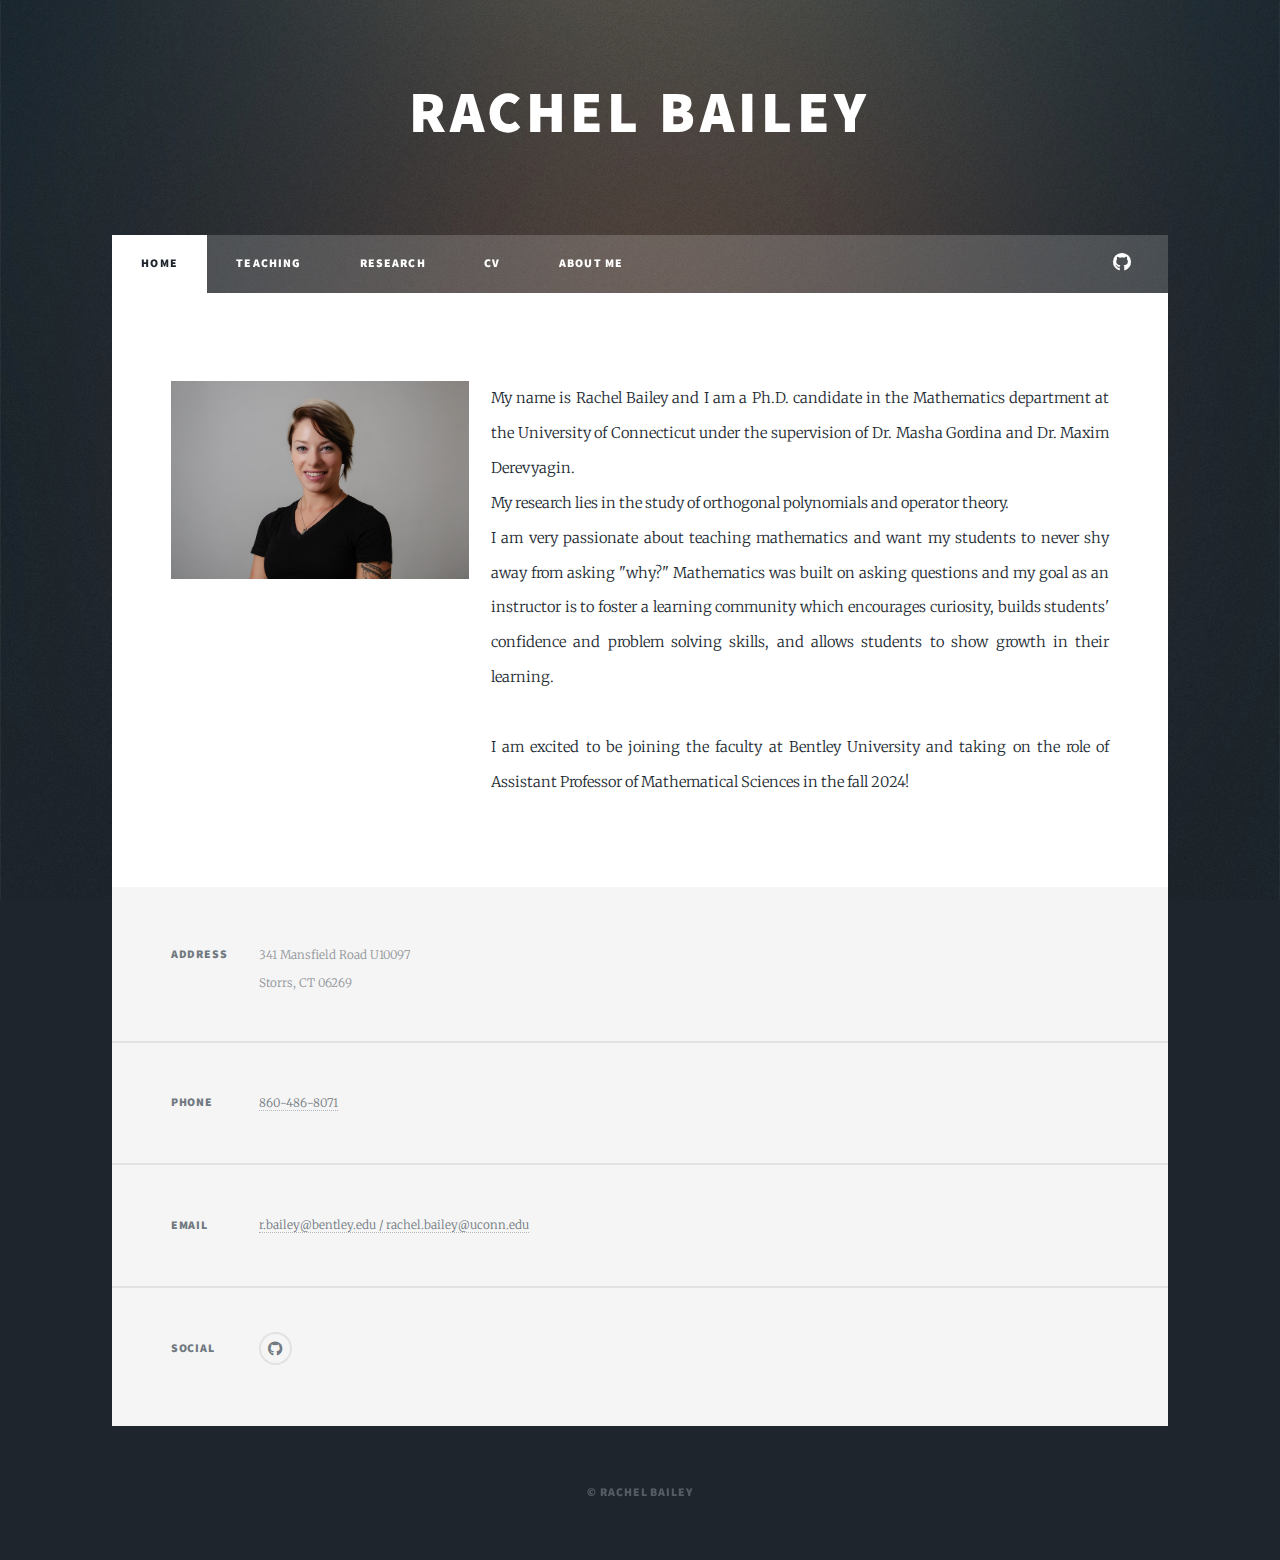
==== index.html @ 6a7cf012 "Update index.html" ====
<!DOCTYPE HTML>
<!--
	Massively by HTML5 UP
	html5up.net | @ajlkn
	Free for personal and commercial use under the CCA 3.0 license (html5up.net/license)
-->
<html>
	<head>
		<title>Rachel Bailey</title>
		<meta charset="utf-8" />
		<meta name="viewport" content="width=device-width, initial-scale=1, user-scalable=no" />
		<link rel="stylesheet" href="assets/css/main.css" />
		<noscript><link rel="stylesheet" href="assets/css/noscript.css" /></noscript>
	</head>
	<body class="is-preload">

		<!-- Wrapper -->
			<div id="wrapper">
				<!-- Header -->
					<header id="header">
						<h1>Rachel Bailey</h1>
					</header>

			
			

				<!-- Nav -->
					<nav id="nav">
						<ul class="links">
							<li class="active"><a href="index.html">Home</a></li>
							<li><a href="collapse.html">Teaching</a></li>
							<li><a href="research.html">Research</a></li>
						        <li><a href="cvpdf.html">CV</a></li>
							<li><a href="aboutme.html">About Me</a></li>
						
						</ul>
						<ul class="icons">
							
							<li><a href="#" class="icon brands fa-github"><span class="label">GitHub</span></a></li>
						</ul>
					</nav>

				<!-- Main -->
					<div id="main">

						<!-- Introduction part -->
						<article class="post featured">
							<div class="row">
								
								<div class="col-4 col-12-small">
									<a class="image fit"><img src="images/RachelBailey_Headshot.jpeg" alt="" /></a>
								</div>

								<div class="col-8 col-12-small">
									<p> My name is Rachel Bailey and I am a Ph.D. candidate in the Mathematics department at the University of Connecticut under the supervision of Dr. Masha Gordina and Dr. Maxim Derevyagin.  </br>
							My research lies in the study of orthogonal polynomials and operator theory. </br>
										I am very passionate about teaching mathematics and want my students to never shy away from asking "why?"  Mathematics was built on asking questions and my goal as an instructor is to foster a learning community which encourages curiosity, builds students' confidence and problem solving skills, and allows students to show growth in their learning.</br>
								</br>
									I am excited to be joining the faculty at Bentley University and taking on the role of Assistant Professor of Mathematical Sciences in the fall 2024!
		
								</div>
							</div>
						</article> 
						
						
								

						

					</div>

				<!-- Footer -->
					<footer id="footer">
						<section class="split contact">
							<section class="alt">
								<h3>Address</h3>
								<p>341 Mansfield Road U10097<br/>
								Storrs, CT 06269</p>
							</section>
							<section>
								<h3>Phone</h3>
								<p><a href="#">	860-486-8071</a></p>
							</section>
							<section>
								<h3>Email</h3>
								<p><a href="#">r.bailey@bentley.edu / rachel.bailey@uconn.edu</a></p>
							</section>
							<section>
								<h3>Social</h3>
								<ul class="icons alt">
									<li><a href="https://github.com/rachelbailey3" target="_blank" class="icon brands fa-github"><span class="label">GitHub</span></a></li>
								</ul>
							</section>
						</section>
					</footer>

				<!-- Copyright -->
					<div id="copyright">
						<ul><li>&copy; Rachel Bailey</li></ul>
						
					</div>

			</div>

		<!-- Scripts -->
			<script src="assets/js/jquery.min.js"></script>
			<script src="assets/js/jquery.scrollex.min.js"></script>
			<script src="assets/js/jquery.scrolly.min.js"></script>
			<script src="assets/js/browser.min.js"></script>
			<script src="assets/js/breakpoints.min.js"></script>
			<script src="assets/js/util.js"></script>
			<script src="assets/js/main.js"></script>

	</body>
</html>
---- assets/css/main.css ----
@import url(fontawesome-all.min.css);
@import url("https://fonts.googleapis.com/css?family=Merriweather:300,700,300italic,700italic|Source+Sans+Pro:900");

/*
	Massively by HTML5 UP
	html5up.net | @ajlkn
	Free for personal and commercial use under the CCA 3.0 license (html5up.net/license)
*/

html, body, div, span, applet, object,
iframe, h1, h2, h3, h4, h5, h6, p, blockquote,
pre, a, abbr, acronym, address, big, cite,
code, del, dfn, em, img, ins, kbd, q, s, samp,
small, strike, strong, sub, sup, tt, var, b,
u, i, center, dl, dt, dd, ol, ul, li, fieldset,
form, label, legend, table, caption, tbody,
tfoot, thead, tr, th, td, article, aside,
canvas, details, embed, figure, figcaption,
footer, header, hgroup, menu, nav, output, ruby,
section, summary, time, mark, audio, video {
	margin: 0;
	padding: 0;
	border: 0;
	font-size: 100%;
	font: inherit;
	vertical-align: baseline;}

article, aside, details, figcaption, figure,
footer, header, hgroup, menu, nav, section {
	display: block;}

body {
	line-height: 1;
}

ol, ul {
	list-style: none;
}

blockquote, q {
	quotes: none;
}

	blockquote:before, blockquote:after, q:before, q:after {
		content: '';
		content: none;
	}

table {
	border-collapse: collapse;
	border-spacing: 0;
}

body {
	-webkit-text-size-adjust: none;
}

mark {
	background-color: transparent;
	color: inherit;
}

input::-moz-focus-inner {
	border: 0;
	padding: 0;
}

input, select, textarea {
	-moz-appearance: none;
	-webkit-appearance: none;
	-ms-appearance: none;
	appearance: none;
}

/* Basic */

	@-ms-viewport {
		width: device-width;
	}

	body {
		-ms-overflow-style: scrollbar;
	}

	@media screen and (max-width: 480px) {

		html, body {
			min-width: 320px;
		}

	}

	html {
		box-sizing: border-box;
	}

	*, *:before, *:after {
		box-sizing: inherit;
	}

	body {
		background-color: #1e252d;
	}

		body.is-preload *, body.is-preload *:before, body.is-preload *:after {
			-moz-animation: none !important;
			-webkit-animation: none !important;
			-ms-animation: none !important;
			animation: none !important;
			-moz-transition: none !important;
			-webkit-transition: none !important;
			-ms-transition: none !important;
			transition: none !important;
		}

/* Type */

	html {
		font-size: 16pt;
	}

		@media screen and (max-width: 1680px) {

			html {
				font-size: 12pt;
			}

		}

		@media screen and (max-width: 1280px) {

			html {
				font-size: 11pt;
			}

		}

		@media screen and (max-width: 360px) {

			html {
				font-size: 10pt;
			}

		}

	body {
		color: #212931;
	}

	body, input, select, textarea {
		font-family: "Merriweather", Georgia, serif;
		font-weight: 300;
		font-size: 1rem;
		line-height: 2.375;
	}

	a {
		-moz-transition: color 0.2s ease-in-out, background-color 0.2s ease-in-out, border-color 0.2s ease-in-out, box-shadow 0.2s ease-in-out;
		-webkit-transition: color 0.2s ease-in-out, background-color 0.2s ease-in-out, border-color 0.2s ease-in-out, box-shadow 0.2s ease-in-out;
		-ms-transition: color 0.2s ease-in-out, background-color 0.2s ease-in-out, border-color 0.2s ease-in-out, box-shadow 0.2s ease-in-out;
		transition: color 0.2s ease-in-out, background-color 0.2s ease-in-out, border-color 0.2s ease-in-out, box-shadow 0.2s ease-in-out;
		border-bottom: dotted 1px;
		text-decoration: none;
	}

		a:hover {
			border-bottom-color: transparent;
		}

	strong, b {
		font-weight: 600;
	}

	em, i {
		font-style: italic;
	}

	p {
		text-align: justify;
		margin: 0 0 2rem 0;
	}

	h1, h2, h3, h4, h5, h6 {
		font-family: "Source Sans Pro", Helvetica, sans-serif;
		font-weight: 900;
		line-height: 1.5;
		letter-spacing: 0.075em;
		text-transform: uppercase;
		margin: 0 0 1rem 0;
	}

		h1 a, h2 a, h3 a, h4 a, h5 a, h6 a {
			border-bottom: 0;
			color: inherit;
			text-decoration: none;
		}

	h1 {
		font-size: 4rem;
		line-height: 1.1;
		margin: 0 0 2rem 0;
	}

	h2 {
		font-size: 1.75rem;
		line-height: 1.3;
		margin: 0 0 1.5rem 0;
	}

	h3 {
		font-size: 1.25rem;
		margin: 0 0 1.5rem 0;
	}

	h4 {
		font-size: 1rem;
	}

	h5 {
		font-size: 0.9rem;
	}

	h6 {
		font-size: 0.8rem;
	}

	sub {
		font-size: 0.8rem;
		position: relative;
		top: 0.5rem;
	}

	sup {
		font-size: 0.8rem;
		position: relative;
		top: -0.5rem;
	}

	blockquote {
		border-left: solid 4px;
		font-style: italic;
		margin: 0 0 2rem 0;
		padding: 0.5rem 0 0.5rem 2rem;
	}

	code {
		border: solid 2px;
		font-family: "Courier New", monospace;
		font-size: 0.9rem;
		margin: 0 0.25rem;
		padding: 0.25rem 0.65rem;
	}

	pre {
		-webkit-overflow-scrolling: touch;
		font-family: "Courier New", monospace;
		font-size: 0.9rem;
		margin: 0 0 2rem 0;
	}

		pre code {
			display: block;
			line-height: 1.75;
			padding: 1rem 1.5rem;
			overflow-x: auto;
		}

	hr {
		border: 0;
		border-bottom: solid 2px;
		margin: 3rem 0;
	}

		hr.major {
			margin: 5rem 0;
		}

	.align-left {
		text-align: left;
	}

	.align-center {
		text-align: center;
	}

	.align-right {
		text-align: right;
	}

	input, select, textarea {
		color: #212931;
	}

	a {
		color: #212931;
		border-bottom-color: rgba(33, 41, 49, 0.5);
	}

		a:hover {
			border-bottom-color: transparent;
			color: #18bfef !important;
		}

	strong, b {
		color: #212931;
	}

	h1, h2, h3, h4, h5, h6 {
		color: #212931;
	}

	blockquote {
		border-left-color: #eeeeee;
	}

	code {
		background: rgba(220, 220, 220, 0.25);
		border-color: #eeeeee;
	}

	hr {
		border-bottom-color: #eeeeee;
	}

/* Row */

	.row {
		display: flex;
		flex-wrap: wrap;
		box-sizing: border-box;
		align-items: stretch;
	}

		.row > * {
			box-sizing: border-box;
		}

		.row.gtr-uniform > * > :last-child {
			margin-bottom: 0;
		}

		.row.aln-left {
			justify-content: flex-start;
		}

		.row.aln-center {
			justify-content: center;
		}

		.row.aln-right {
			justify-content: flex-end;
		}

		.row.aln-top {
			align-items: flex-start;
		}

		.row.aln-middle {
			align-items: center;
		}

		.row.aln-bottom {
			align-items: flex-end;
		}

		.row > .imp {
			order: -1;
		}

		.row > .col-1 {
			width: 8.33333%;
		}

		.row > .off-1 {
			margin-left: 8.33333%;
		}

		.row > .col-2 {
			width: 16.66667%;
		}

		.row > .off-2 {
			margin-left: 16.66667%;
		}

		.row > .col-3 {
			width: 25%;
		}

		.row > .off-3 {
			margin-left: 25%;
		}

		.row > .col-4 {
			width: 33.33333%;
		}

		.row > .off-4 {
			margin-left: 33.33333%;
		}

		.row > .col-5 {
			width: 41.66667%;
		}

		.row > .off-5 {
			margin-left: 41.66667%;
		}

		.row > .col-6 {
			width: 50%;
		}

		.row > .off-6 {
			margin-left: 50%;
		}

		.row > .col-7 {
			width: 58.33333%;
		}

		.row > .off-7 {
			margin-left: 58.33333%;
		}

		.row > .col-8 {
			width: 66.66667%;
		}

		.row > .off-8 {
			margin-left: 66.66667%;
		}

		.row > .col-9 {
			width: 75%;
		}

		.row > .off-9 {
			margin-left: 75%;
		}

		.row > .col-10 {
			width: 83.33333%;
		}

		.row > .off-10 {
			margin-left: 83.33333%;
		}

		.row > .col-11 {
			width: 91.66667%;
		}

		.row > .off-11 {
			margin-left: 91.66667%;
		}

		.row > .col-12 {
			width: 100%;
		}

		.row > .off-12 {
			margin-left: 100%;
		}

		.row.gtr-0 {
			margin-top: 0;
			margin-left: 0rem;
		}

			.row.gtr-0 > * {
				padding: 0 0 0 0rem;
			}

			.row.gtr-0.gtr-uniform {
				margin-top: 0rem;
			}

				.row.gtr-0.gtr-uniform > * {
					padding-top: 0rem;
				}

		.row.gtr-25 {
			margin-top: 0;
			margin-left: -0.375rem;
		}

			.row.gtr-25 > * {
				padding: 0 0 0 0.375rem;
			}

			.row.gtr-25.gtr-uniform {
				margin-top: -0.375rem;
			}

				.row.gtr-25.gtr-uniform > * {
					padding-top: 0.375rem;
				}

		.row.gtr-50 {
			margin-top: 0;
			margin-left: -0.75rem;
		}

			.row.gtr-50 > * {
				padding: 0 0 0 0.75rem;
			}

			.row.gtr-50.gtr-uniform {
				margin-top: -0.75rem;
			}

				.row.gtr-50.gtr-uniform > * {
					padding-top: 0.75rem;
				}

		.row {
			margin-top: 0;
			margin-left: -1.5rem;
		}

			.row > * {
				padding: 0 0 0 1.5rem;
			}

			.row.gtr-uniform {
				margin-top: -1.5rem;
			}

				.row.gtr-uniform > * {
					padding-top: 1.5rem;
				}

		.row.gtr-150 {
			margin-top: 0;
			margin-left: -2.25rem;
		}

			.row.gtr-150 > * {
				padding: 0 0 0 2.25rem;
			}

			.row.gtr-150.gtr-uniform {
				margin-top: -2.25rem;
			}

				.row.gtr-150.gtr-uniform > * {
					padding-top: 2.25rem;
				}

		.row.gtr-200 {
			margin-top: 0;
			margin-left: -3rem;
		}

			.row.gtr-200 > * {
				padding: 0 0 0 3rem;
			}

			.row.gtr-200.gtr-uniform {
				margin-top: -3rem;
			}

				.row.gtr-200.gtr-uniform > * {
					padding-top: 3rem;
				}

		@media screen and (max-width: 1680px) {

			.row {
				display: flex;
				flex-wrap: wrap;
				box-sizing: border-box;
				align-items: stretch;
			}

				.row > * {
					box-sizing: border-box;
				}

				.row.gtr-uniform > * > :last-child {
					margin-bottom: 0;
				}

				.row.aln-left {
					justify-content: flex-start;
				}

				.row.aln-center {
					justify-content: center;
				}

				.row.aln-right {
					justify-content: flex-end;
				}

				.row.aln-top {
					align-items: flex-start;
				}

				.row.aln-middle {
					align-items: center;
				}

				.row.aln-bottom {
					align-items: flex-end;
				}

				.row > .imp-xlarge {
					order: -1;
				}

				.row > .col-1-xlarge {
					width: 8.33333%;
				}

				.row > .off-1-xlarge {
					margin-left: 8.33333%;
				}

				.row > .col-2-xlarge {
					width: 16.66667%;
				}

				.row > .off-2-xlarge {
					margin-left: 16.66667%;
				}

				.row > .col-3-xlarge {
					width: 25%;
				}

				.row > .off-3-xlarge {
					margin-left: 25%;
				}

				.row > .col-4-xlarge {
					width: 33.33333%;
				}

				.row > .off-4-xlarge {
					margin-left: 33.33333%;
				}

				.row > .col-5-xlarge {
					width: 41.66667%;
				}

				.row > .off-5-xlarge {
					margin-left: 41.66667%;
				}

				.row > .col-6-xlarge {
					width: 50%;
				}

				.row > .off-6-xlarge {
					margin-left: 50%;
				}

				.row > .col-7-xlarge {
					width: 58.33333%;
				}

				.row > .off-7-xlarge {
					margin-left: 58.33333%;
				}

				.row > .col-8-xlarge {
					width: 66.66667%;
				}

				.row > .off-8-xlarge {
					margin-left: 66.66667%;
				}

				.row > .col-9-xlarge {
					width: 75%;
				}

				.row > .off-9-xlarge {
					margin-left: 75%;
				}

				.row > .col-10-xlarge {
					width: 83.33333%;
				}

				.row > .off-10-xlarge {
					margin-left: 83.33333%;
				}

				.row > .col-11-xlarge {
					width: 91.66667%;
				}

				.row > .off-11-xlarge {
					margin-left: 91.66667%;
				}

				.row > .col-12-xlarge {
					width: 100%;
				}

				.row > .off-12-xlarge {
					margin-left: 100%;
				}

				.row.gtr-0 {
					margin-top: 0;
					margin-left: 0rem;
				}

					.row.gtr-0 > * {
						padding: 0 0 0 0rem;
					}

					.row.gtr-0.gtr-uniform {
						margin-top: 0rem;
					}

						.row.gtr-0.gtr-uniform > * {
							padding-top: 0rem;
						}

				.row.gtr-25 {
					margin-top: 0;
					margin-left: -0.375rem;
				}

					.row.gtr-25 > * {
						padding: 0 0 0 0.375rem;
					}

					.row.gtr-25.gtr-uniform {
						margin-top: -0.375rem;
					}

						.row.gtr-25.gtr-uniform > * {
							padding-top: 0.375rem;
						}

				.row.gtr-50 {
					margin-top: 0;
					margin-left: -0.75rem;
				}

					.row.gtr-50 > * {
						padding: 0 0 0 0.75rem;
					}

					.row.gtr-50.gtr-uniform {
						margin-top: -0.75rem;
					}

						.row.gtr-50.gtr-uniform > * {
							padding-top: 0.75rem;
						}

				.row {
					margin-top: 0;
					margin-left: -1.5rem;
				}

					.row > * {
						padding: 0 0 0 1.5rem;
					}

					.row.gtr-uniform {
						margin-top: -1.5rem;
					}

						.row.gtr-uniform > * {
							padding-top: 1.5rem;
						}

				.row.gtr-150 {
					margin-top: 0;
					margin-left: -2.25rem;
				}

					.row.gtr-150 > * {
						padding: 0 0 0 2.25rem;
					}

					.row.gtr-150.gtr-uniform {
						margin-top: -2.25rem;
					}

						.row.gtr-150.gtr-uniform > * {
							padding-top: 2.25rem;
						}

				.row.gtr-200 {
					margin-top: 0;
					margin-left: -3rem;
				}

					.row.gtr-200 > * {
						padding: 0 0 0 3rem;
					}

					.row.gtr-200.gtr-uniform {
						margin-top: -3rem;
					}

						.row.gtr-200.gtr-uniform > * {
							padding-top: 3rem;
						}

		}

		@media screen and (max-width: 1280px) {

			.row {
				display: flex;
				flex-wrap: wrap;
				box-sizing: border-box;
				align-items: stretch;
			}

				.row > * {
					box-sizing: border-box;
				}

				.row.gtr-uniform > * > :last-child {
					margin-bottom: 0;
				}

				.row.aln-left {
					justify-content: flex-start;
				}

				.row.aln-center {
					justify-content: center;
				}

				.row.aln-right {
					justify-content: flex-end;
				}

				.row.aln-top {
					align-items: flex-start;
				}

				.row.aln-middle {
					align-items: center;
				}

				.row.aln-bottom {
					align-items: flex-end;
				}

				.row > .imp-large {
					order: -1;
				}

				.row > .col-1-large {
					width: 8.33333%;
				}

				.row > .off-1-large {
					margin-left: 8.33333%;
				}

				.row > .col-2-large {
					width: 16.66667%;
				}

				.row > .off-2-large {
					margin-left: 16.66667%;
				}

				.row > .col-3-large {
					width: 25%;
				}

				.row > .off-3-large {
					margin-left: 25%;
				}

				.row > .col-4-large {
					width: 33.33333%;
				}

				.row > .off-4-large {
					margin-left: 33.33333%;
				}

				.row > .col-5-large {
					width: 41.66667%;
				}

				.row > .off-5-large {
					margin-left: 41.66667%;
				}

				.row > .col-6-large {
					width: 50%;
				}

				.row > .off-6-large {
					margin-left: 50%;
				}

				.row > .col-7-large {
					width: 58.33333%;
				}

				.row > .off-7-large {
					margin-left: 58.33333%;
				}

				.row > .col-8-large {
					width: 66.66667%;
				}

				.row > .off-8-large {
					margin-left: 66.66667%;
				}

				.row > .col-9-large {
					width: 75%;
				}

				.row > .off-9-large {
					margin-left: 75%;
				}

				.row > .col-10-large {
					width: 83.33333%;
				}

				.row > .off-10-large {
					margin-left: 83.33333%;
				}

				.row > .col-11-large {
					width: 91.66667%;
				}

				.row > .off-11-large {
					margin-left: 91.66667%;
				}

				.row > .col-12-large {
					width: 100%;
				}

				.row > .off-12-large {
					margin-left: 100%;
				}

				.row.gtr-0 {
					margin-top: 0;
					margin-left: 0rem;
				}

					.row.gtr-0 > * {
						padding: 0 0 0 0rem;
					}

					.row.gtr-0.gtr-uniform {
						margin-top: 0rem;
					}

						.row.gtr-0.gtr-uniform > * {
							padding-top: 0rem;
						}

				.row.gtr-25 {
					margin-top: 0;
					margin-left: -0.375rem;
				}

					.row.gtr-25 > * {
						padding: 0 0 0 0.375rem;
					}

					.row.gtr-25.gtr-uniform {
						margin-top: -0.375rem;
					}

						.row.gtr-25.gtr-uniform > * {
							padding-top: 0.375rem;
						}

				.row.gtr-50 {
					margin-top: 0;
					margin-left: -0.75rem;
				}

					.row.gtr-50 > * {
						padding: 0 0 0 0.75rem;
					}

					.row.gtr-50.gtr-uniform {
						margin-top: -0.75rem;
					}

						.row.gtr-50.gtr-uniform > * {
							padding-top: 0.75rem;
						}

				.row {
					margin-top: 0;
					margin-left: -1.5rem;
				}

					.row > * {
						padding: 0 0 0 1.5rem;
					}

					.row.gtr-uniform {
						margin-top: -1.5rem;
					}

						.row.gtr-uniform > * {
							padding-top: 1.5rem;
						}

				.row.gtr-150 {
					margin-top: 0;
					margin-left: -2.25rem;
				}

					.row.gtr-150 > * {
						padding: 0 0 0 2.25rem;
					}

					.row.gtr-150.gtr-uniform {
						margin-top: -2.25rem;
					}

						.row.gtr-150.gtr-uniform > * {
							padding-top: 2.25rem;
						}

				.row.gtr-200 {
					margin-top: 0;
					margin-left: -3rem;
				}

					.row.gtr-200 > * {
						padding: 0 0 0 3rem;
					}

					.row.gtr-200.gtr-uniform {
						margin-top: -3rem;
					}

						.row.gtr-200.gtr-uniform > * {
							padding-top: 3rem;
						}

		}

		@media screen and (max-width: 980px) {

			.row {
				display: flex;
				flex-wrap: wrap;
				box-sizing: border-box;
				align-items: stretch;
			}

				.row > * {
					box-sizing: border-box;
				}

				.row.gtr-uniform > * > :last-child {
					margin-bottom: 0;
				}

				.row.aln-left {
					justify-content: flex-start;
				}

				.row.aln-center {
					justify-content: center;
				}

				.row.aln-right {
					justify-content: flex-end;
				}

				.row.aln-top {
					align-items: flex-start;
				}

				.row.aln-middle {
					align-items: center;
				}

				.row.aln-bottom {
					align-items: flex-end;
				}

				.row > .imp-medium {
					order: -1;
				}

				.row > .col-1-medium {
					width: 8.33333%;
				}

				.row > .off-1-medium {
					margin-left: 8.33333%;
				}

				.row > .col-2-medium {
					width: 16.66667%;
				}

				.row > .off-2-medium {
					margin-left: 16.66667%;
				}

				.row > .col-3-medium {
					width: 25%;
				}

				.row > .off-3-medium {
					margin-left: 25%;
				}

				.row > .col-4-medium {
					width: 33.33333%;
				}

				.row > .off-4-medium {
					margin-left: 33.33333%;
				}

				.row > .col-5-medium {
					width: 41.66667%;
				}

				.row > .off-5-medium {
					margin-left: 41.66667%;
				}

				.row > .col-6-medium {
					width: 50%;
				}

				.row > .off-6-medium {
					margin-left: 50%;
				}

				.row > .col-7-medium {
					width: 58.33333%;
				}

				.row > .off-7-medium {
					margin-left: 58.33333%;
				}

				.row > .col-8-medium {
					width: 66.66667%;
				}

				.row > .off-8-medium {
					margin-left: 66.66667%;
				}

				.row > .col-9-medium {
					width: 75%;
				}

				.row > .off-9-medium {
					margin-left: 75%;
				}

				.row > .col-10-medium {
					width: 83.33333%;
				}

				.row > .off-10-medium {
					margin-left: 83.33333%;
				}

				.row > .col-11-medium {
					width: 91.66667%;
				}

				.row > .off-11-medium {
					margin-left: 91.66667%;
				}

				.row > .col-12-medium {
					width: 100%;
				}

				.row > .off-12-medium {
					margin-left: 100%;
				}

				.row.gtr-0 {
					margin-top: 0;
					margin-left: 0rem;
				}

					.row.gtr-0 > * {
						padding: 0 0 0 0rem;
					}

					.row.gtr-0.gtr-uniform {
						margin-top: 0rem;
					}

						.row.gtr-0.gtr-uniform > * {
							padding-top: 0rem;
						}

				.row.gtr-25 {
					margin-top: 0;
					margin-left: -0.375rem;
				}

					.row.gtr-25 > * {
						padding: 0 0 0 0.375rem;
					}

					.row.gtr-25.gtr-uniform {
						margin-top: -0.375rem;
					}

						.row.gtr-25.gtr-uniform > * {
							padding-top: 0.375rem;
						}

				.row.gtr-50 {
					margin-top: 0;
					margin-left: -0.75rem;
				}

					.row.gtr-50 > * {
						padding: 0 0 0 0.75rem;
					}

					.row.gtr-50.gtr-uniform {
						margin-top: -0.75rem;
					}

						.row.gtr-50.gtr-uniform > * {
							padding-top: 0.75rem;
						}

				.row {
					margin-top: 0;
					margin-left: -1.5rem;
				}

					.row > * {
						padding: 0 0 0 1.5rem;
					}

					.row.gtr-uniform {
						margin-top: -1.5rem;
					}

						.row.gtr-uniform > * {
							padding-top: 1.5rem;
						}

				.row.gtr-150 {
					margin-top: 0;
					margin-left: -2.25rem;
				}

					.row.gtr-150 > * {
						padding: 0 0 0 2.25rem;
					}

					.row.gtr-150.gtr-uniform {
						margin-top: -2.25rem;
					}

						.row.gtr-150.gtr-uniform > * {
							padding-top: 2.25rem;
						}

				.row.gtr-200 {
					margin-top: 0;
					margin-left: -3rem;
				}

					.row.gtr-200 > * {
						padding: 0 0 0 3rem;
					}

					.row.gtr-200.gtr-uniform {
						margin-top: -3rem;
					}

						.row.gtr-200.gtr-uniform > * {
							padding-top: 3rem;
						}

		}

		@media screen and (max-width: 736px) {

			.row {
				display: flex;
				flex-wrap: wrap;
				box-sizing: border-box;
				align-items: stretch;
			}

				.row > * {
					box-sizing: border-box;
				}

				.row.gtr-uniform > * > :last-child {
					margin-bottom: 0;
				}

				.row.aln-left {
					justify-content: flex-start;
				}

				.row.aln-center {
					justify-content: center;
				}

				.row.aln-right {
					justify-content: flex-end;
				}

				.row.aln-top {
					align-items: flex-start;
				}

				.row.aln-middle {
					align-items: center;
				}

				.row.aln-bottom {
					align-items: flex-end;
				}

				.row > .imp-small {
					order: -1;
				}

				.row > .col-1-small {
					width: 8.33333%;
				}

				.row > .off-1-small {
					margin-left: 8.33333%;
				}

				.row > .col-2-small {
					width: 16.66667%;
				}

				.row > .off-2-small {
					margin-left: 16.66667%;
				}

				.row > .col-3-small {
					width: 25%;
				}

				.row > .off-3-small {
					margin-left: 25%;
				}

				.row > .col-4-small {
					width: 33.33333%;
				}

				.row > .off-4-small {
					margin-left: 33.33333%;
				}

				.row > .col-5-small {
					width: 41.66667%;
				}

				.row > .off-5-small {
					margin-left: 41.66667%;
				}

				.row > .col-6-small {
					width: 50%;
				}

				.row > .off-6-small {
					margin-left: 50%;
				}

				.row > .col-7-small {
					width: 58.33333%;
				}

				.row > .off-7-small {
					margin-left: 58.33333%;
				}

				.row > .col-8-small {
					width: 66.66667%;
				}

				.row > .off-8-small {
					margin-left: 66.66667%;
				}

				.row > .col-9-small {
					width: 75%;
				}

				.row > .off-9-small {
					margin-left: 75%;
				}

				.row > .col-10-small {
					width: 83.33333%;
				}

				.row > .off-10-small {
					margin-left: 83.33333%;
				}

				.row > .col-11-small {
					width: 91.66667%;
				}

				.row > .off-11-small {
					margin-left: 91.66667%;
				}

				.row > .col-12-small {
					width: 100%;
				}

				.row > .off-12-small {
					margin-left: 100%;
				}

				.row.gtr-0 {
					margin-top: 0;
					margin-left: 0rem;
				}

					.row.gtr-0 > * {
						padding: 0 0 0 0rem;
					}

					.row.gtr-0.gtr-uniform {
						margin-top: 0rem;
					}

						.row.gtr-0.gtr-uniform > * {
							padding-top: 0rem;
						}

				.row.gtr-25 {
					margin-top: 0;
					margin-left: -0.375rem;
				}

					.row.gtr-25 > * {
						padding: 0 0 0 0.375rem;
					}

					.row.gtr-25.gtr-uniform {
						margin-top: -0.375rem;
					}

						.row.gtr-25.gtr-uniform > * {
							padding-top: 0.375rem;
						}

				.row.gtr-50 {
					margin-top: 0;
					margin-left: -0.75rem;
				}

					.row.gtr-50 > * {
						padding: 0 0 0 0.75rem;
					}

					.row.gtr-50.gtr-uniform {
						margin-top: -0.75rem;
					}

						.row.gtr-50.gtr-uniform > * {
							padding-top: 0.75rem;
						}

				.row {
					margin-top: 0;
					margin-left: -1.5rem;
				}

					.row > * {
						padding: 0 0 0 1.5rem;
					}

					.row.gtr-uniform {
						margin-top: -1.5rem;
					}

						.row.gtr-uniform > * {
							padding-top: 1.5rem;
						}

				.row.gtr-150 {
					margin-top: 0;
					margin-left: -2.25rem;
				}

					.row.gtr-150 > * {
						padding: 0 0 0 2.25rem;
					}

					.row.gtr-150.gtr-uniform {
						margin-top: -2.25rem;
					}

						.row.gtr-150.gtr-uniform > * {
							padding-top: 2.25rem;
						}

				.row.gtr-200 {
					margin-top: 0;
					margin-left: -3rem;
				}

					.row.gtr-200 > * {
						padding: 0 0 0 3rem;
					}

					.row.gtr-200.gtr-uniform {
						margin-top: -3rem;
					}

						.row.gtr-200.gtr-uniform > * {
							padding-top: 3rem;
						}

		}

		@media screen and (max-width: 480px) {

			.row {
				display: flex;
				flex-wrap: wrap;
				box-sizing: border-box;
				align-items: stretch;
			}

				.row > * {
					box-sizing: border-box;
				}

				.row.gtr-uniform > * > :last-child {
					margin-bottom: 0;
				}

				.row.aln-left {
					justify-content: flex-start;
				}

				.row.aln-center {
					justify-content: center;
				}

				.row.aln-right {
					justify-content: flex-end;
				}

				.row.aln-top {
					align-items: flex-start;
				}

				.row.aln-middle {
					align-items: center;
				}

				.row.aln-bottom {
					align-items: flex-end;
				}

				.row > .imp-xsmall {
					order: -1;
				}

				.row > .col-1-xsmall {
					width: 8.33333%;
				}

				.row > .off-1-xsmall {
					margin-left: 8.33333%;
				}

				.row > .col-2-xsmall {
					width: 16.66667%;
				}

				.row > .off-2-xsmall {
					margin-left: 16.66667%;
				}

				.row > .col-3-xsmall {
					width: 25%;
				}

				.row > .off-3-xsmall {
					margin-left: 25%;
				}

				.row > .col-4-xsmall {
					width: 33.33333%;
				}

				.row > .off-4-xsmall {
					margin-left: 33.33333%;
				}

				.row > .col-5-xsmall {
					width: 41.66667%;
				}

				.row > .off-5-xsmall {
					margin-left: 41.66667%;
				}

				.row > .col-6-xsmall {
					width: 50%;
				}

				.row > .off-6-xsmall {
					margin-left: 50%;
				}

				.row > .col-7-xsmall {
					width: 58.33333%;
				}

				.row > .off-7-xsmall {
					margin-left: 58.33333%;
				}

				.row > .col-8-xsmall {
					width: 66.66667%;
				}

				.row > .off-8-xsmall {
					margin-left: 66.66667%;
				}

				.row > .col-9-xsmall {
					width: 75%;
				}

				.row > .off-9-xsmall {
					margin-left: 75%;
				}

				.row > .col-10-xsmall {
					width: 83.33333%;
				}

				.row > .off-10-xsmall {
					margin-left: 83.33333%;
				}

				.row > .col-11-xsmall {
					width: 91.66667%;
				}

				.row > .off-11-xsmall {
					margin-left: 91.66667%;
				}

				.row > .col-12-xsmall {
					width: 100%;
				}

				.row > .off-12-xsmall {
					margin-left: 100%;
				}

				.row.gtr-0 {
					margin-top: 0;
					margin-left: 0rem;
				}

					.row.gtr-0 > * {
						padding: 0 0 0 0rem;
					}

					.row.gtr-0.gtr-uniform {
						margin-top: 0rem;
					}

						.row.gtr-0.gtr-uniform > * {
							padding-top: 0rem;
						}

				.row.gtr-25 {
					margin-top: 0;
					margin-left: -0.375rem;
				}

					.row.gtr-25 > * {
						padding: 0 0 0 0.375rem;
					}

					.row.gtr-25.gtr-uniform {
						margin-top: -0.375rem;
					}

						.row.gtr-25.gtr-uniform > * {
							padding-top: 0.375rem;
						}

				.row.gtr-50 {
					margin-top: 0;
					margin-left: -0.75rem;
				}

					.row.gtr-50 > * {
						padding: 0 0 0 0.75rem;
					}

					.row.gtr-50.gtr-uniform {
						margin-top: -0.75rem;
					}

						.row.gtr-50.gtr-uniform > * {
							padding-top: 0.75rem;
						}

				.row {
					margin-top: 0;
					margin-left: -1.5rem;
				}

					.row > * {
						padding: 0 0 0 1.5rem;
					}

					.row.gtr-uniform {
						margin-top: -1.5rem;
					}

						.row.gtr-uniform > * {
							padding-top: 1.5rem;
						}

				.row.gtr-150 {
					margin-top: 0;
					margin-left: -2.25rem;
				}

					.row.gtr-150 > * {
						padding: 0 0 0 2.25rem;
					}

					.row.gtr-150.gtr-uniform {
						margin-top: -2.25rem;
					}

						.row.gtr-150.gtr-uniform > * {
							padding-top: 2.25rem;
						}

				.row.gtr-200 {
					margin-top: 0;
					margin-left: -3rem;
				}

					.row.gtr-200 > * {
						padding: 0 0 0 3rem;
					}

					.row.gtr-200.gtr-uniform {
						margin-top: -3rem;
					}

						.row.gtr-200.gtr-uniform > * {
							padding-top: 3rem;
						}

		}

		@media screen and (max-width: 360px) {

			.row {
				display: flex;
				flex-wrap: wrap;
				box-sizing: border-box;
				align-items: stretch;
			}

				.row > * {
					box-sizing: border-box;
				}

				.row.gtr-uniform > * > :last-child {
					margin-bottom: 0;
				}

				.row.aln-left {
					justify-content: flex-start;
				}

				.row.aln-center {
					justify-content: center;
				}

				.row.aln-right {
					justify-content: flex-end;
				}

				.row.aln-top {
					align-items: flex-start;
				}

				.row.aln-middle {
					align-items: center;
				}

				.row.aln-bottom {
					align-items: flex-end;
				}

				.row > .imp-xxsmall {
					order: -1;
				}

				.row > .col-1-xxsmall {
					width: 8.33333%;
				}

				.row > .off-1-xxsmall {
					margin-left: 8.33333%;
				}

				.row > .col-2-xxsmall {
					width: 16.66667%;
				}

				.row > .off-2-xxsmall {
					margin-left: 16.66667%;
				}

				.row > .col-3-xxsmall {
					width: 25%;
				}

				.row > .off-3-xxsmall {
					margin-left: 25%;
				}

				.row > .col-4-xxsmall {
					width: 33.33333%;
				}

				.row > .off-4-xxsmall {
					margin-left: 33.33333%;
				}

				.row > .col-5-xxsmall {
					width: 41.66667%;
				}

				.row > .off-5-xxsmall {
					margin-left: 41.66667%;
				}

				.row > .col-6-xxsmall {
					width: 50%;
				}

				.row > .off-6-xxsmall {
					margin-left: 50%;
				}

				.row > .col-7-xxsmall {
					width: 58.33333%;
				}

				.row > .off-7-xxsmall {
					margin-left: 58.33333%;
				}

				.row > .col-8-xxsmall {
					width: 66.66667%;
				}

				.row > .off-8-xxsmall {
					margin-left: 66.66667%;
				}

				.row > .col-9-xxsmall {
					width: 75%;
				}

				.row > .off-9-xxsmall {
					margin-left: 75%;
				}

				.row > .col-10-xxsmall {
					width: 83.33333%;
				}

				.row > .off-10-xxsmall {
					margin-left: 83.33333%;
				}

				.row > .col-11-xxsmall {
					width: 91.66667%;
				}

				.row > .off-11-xxsmall {
					margin-left: 91.66667%;
				}

				.row > .col-12-xxsmall {
					width: 100%;
				}

				.row > .off-12-xxsmall {
					margin-left: 100%;
				}

				.row.gtr-0 {
					margin-top: 0;
					margin-left: 0rem;
				}

					.row.gtr-0 > * {
						padding: 0 0 0 0rem;
					}

					.row.gtr-0.gtr-uniform {
						margin-top: 0rem;
					}

						.row.gtr-0.gtr-uniform > * {
							padding-top: 0rem;
						}

				.row.gtr-25 {
					margin-top: 0;
					margin-left: -0.375rem;
				}

					.row.gtr-25 > * {
						padding: 0 0 0 0.375rem;
					}

					.row.gtr-25.gtr-uniform {
						margin-top: -0.375rem;
					}

						.row.gtr-25.gtr-uniform > * {
							padding-top: 0.375rem;
						}

				.row.gtr-50 {
					margin-top: 0;
					margin-left: -0.75rem;
				}

					.row.gtr-50 > * {
						padding: 0 0 0 0.75rem;
					}

					.row.gtr-50.gtr-uniform {
						margin-top: -0.75rem;
					}

						.row.gtr-50.gtr-uniform > * {
							padding-top: 0.75rem;
						}

				.row {
					margin-top: 0;
					margin-left: -1.5rem;
				}

					.row > * {
						padding: 0 0 0 1.5rem;
					}

					.row.gtr-uniform {
						margin-top: -1.5rem;
					}

						.row.gtr-uniform > * {
							padding-top: 1.5rem;
						}

				.row.gtr-150 {
					margin-top: 0;
					margin-left: -2.25rem;
				}

					.row.gtr-150 > * {
						padding: 0 0 0 2.25rem;
					}

					.row.gtr-150.gtr-uniform {
						margin-top: -2.25rem;
					}

						.row.gtr-150.gtr-uniform > * {
							padding-top: 2.25rem;
						}

				.row.gtr-200 {
					margin-top: 0;
					margin-left: -3rem;
				}

					.row.gtr-200 > * {
						padding: 0 0 0 3rem;
					}

					.row.gtr-200.gtr-uniform {
						margin-top: -3rem;
					}

						.row.gtr-200.gtr-uniform > * {
							padding-top: 3rem;
						}

		}

/* Box */

	.box {
		border: solid 2px;
		margin-bottom: 2rem;
		padding: 1.5rem;
	}

		.box > :last-child,
		.box > :last-child > :last-child,
		.box > :last-child > :last-child > :last-child {
			margin-bottom: 0;
		}

		.box.alt {
			border: 0;
			border-radius: 0;
			padding: 0;
		}

	.box {
		border-color: #eeeeee;
	}

/* Button */

	input[type="submit"],
	input[type="reset"],
	input[type="button"],
	button,
	.button {
		-moz-appearance: none;
		-webkit-appearance: none;
		-ms-appearance: none;
		appearance: none;
		-moz-transition: background-color 0.2s ease-in-out, box-shadow 0.2s ease-in-out, color 0.2s ease-in-out;
		-webkit-transition: background-color 0.2s ease-in-out, box-shadow 0.2s ease-in-out, color 0.2s ease-in-out;
		-ms-transition: background-color 0.2s ease-in-out, box-shadow 0.2s ease-in-out, color 0.2s ease-in-out;
		transition: background-color 0.2s ease-in-out, box-shadow 0.2s ease-in-out, color 0.2s ease-in-out;
		border: 0;
		border-radius: 0;
		cursor: pointer;
		display: inline-block;
		font-family: "Source Sans Pro", Helvetica, sans-serif;
		font-size: 0.8rem;
		font-weight: 900;
		letter-spacing: 0.075em;
		height: 3rem;
		line-height: 3rem;
		padding: 0 2rem;
		text-align: center;
		text-decoration: none;
		text-transform: uppercase;
		white-space: nowrap;
	}

		input[type="submit"].icon:before,
		input[type="reset"].icon:before,
		input[type="button"].icon:before,
		button.icon:before,
		.button.icon:before {
			margin-right: 0.5rem;
		}

		input[type="submit"].icon.solo,
		input[type="reset"].icon.solo,
		input[type="button"].icon.solo,
		button.icon.solo,
		.button.icon.solo {
			position: relative;
			width: 4rem;
			height: 4rem;
			line-height: 4rem;
			border-radius: 4rem;
			text-indent: 4rem;
			overflow: hidden;
			padding: 0;
			white-space: nowrap;
		}

			input[type="submit"].icon.solo:before,
			input[type="reset"].icon.solo:before,
			input[type="button"].icon.solo:before,
			button.icon.solo:before,
			.button.icon.solo:before {
				position: absolute;
				display: block;
				top: 0;
				left: 0;
				width: inherit;
				height: inherit;
				line-height: inherit;
				font-size: 1.25rem;
				margin-right: 0;
				text-align: center;
				text-indent: 0;
			}

		input[type="submit"].fit,
		input[type="reset"].fit,
		input[type="button"].fit,
		button.fit,
		.button.fit {
			width: 100%;
		}

		input[type="submit"].small,
		input[type="reset"].small,
		input[type="button"].small,
		button.small,
		.button.small {
			font-size: 0.7rem;
			height: 2.5rem;
			line-height: 2.5rem;
			padding: 0 1.5rem;
		}

		input[type="submit"].large,
		input[type="reset"].large,
		input[type="button"].large,
		button.large,
		.button.large {
			font-size: 0.9rem;
			height: 3.5rem;
			line-height: 3.5rem;
			padding: 0 2.75rem;
		}

		@media screen and (max-width: 980px) {

			input[type="submit"],
			input[type="reset"],
			input[type="button"],
			button,
			.button {
				font-size: 0.9rem;
				height: 3.25rem;
				line-height: 3.25rem;
			}

				input[type="submit"].large,
				input[type="reset"].large,
				input[type="button"].large,
				button.large,
				.button.large {
					font-size: 1rem;
					height: 3.75rem;
					line-height: 3.75rem;
				}

		}

		input[type="submit"].disabled, input[type="submit"]:disabled,
		input[type="reset"].disabled,
		input[type="reset"]:disabled,
		input[type="button"].disabled,
		input[type="button"]:disabled,
		button.disabled,
		button:disabled,
		.button.disabled,
		.button:disabled {
			pointer-events: none;
			opacity: 0.25;
		}

	input[type="submit"],
	input[type="reset"],
	input[type="button"],
	button,
	.button {
		background-color: transparent;
		box-shadow: inset 0 0 0 2px #212931;
		color: #212931 !important;
	}

		input[type="submit"]:hover,
		input[type="reset"]:hover,
		input[type="button"]:hover,
		button:hover,
		.button:hover {
			box-shadow: inset 0 0 0 2px #18bfef;
			color: #18bfef !important;
		}

		input[type="submit"].primary,
		input[type="reset"].primary,
		input[type="button"].primary,
		button.primary,
		.button.primary {
			background-color: #212931;
			box-shadow: none;
			color: #ffffff !important;
		}

			input[type="submit"].primary:hover,
			input[type="reset"].primary:hover,
			input[type="button"].primary:hover,
			button.primary:hover,
			.button.primary:hover {
				background-color: #18bfef;
			}

/* Form */

	form {
		margin: 0 0 2rem 0;
	}

		form > :last-child {
			margin-bottom: 0;
		}

		form > .fields {
			display: -moz-flex;
			display: -webkit-flex;
			display: -ms-flex;
			display: flex;
			-moz-flex-wrap: wrap;
			-webkit-flex-wrap: wrap;
			-ms-flex-wrap: wrap;
			flex-wrap: wrap;
			width: calc(100% + 3rem);
			margin: -1.5rem 0 2rem -1.5rem;
		}

			form > .fields > .field {
				-moz-flex-grow: 0;
				-webkit-flex-grow: 0;
				-ms-flex-grow: 0;
				flex-grow: 0;
				-moz-flex-shrink: 0;
				-webkit-flex-shrink: 0;
				-ms-flex-shrink: 0;
				flex-shrink: 0;
				padding: 1.5rem 0 0 1.5rem;
				width: calc(100% - 1.5rem);
			}

				form > .fields > .field.half {
					width: calc(50% - 0.75rem);
				}

				form > .fields > .field.third {
					width: calc(100%/3 - 0.5rem);
				}

				form > .fields > .field.quarter {
					width: calc(25% - 0.375rem);
				}

		@media screen and (max-width: 480px) {

			form > .fields {
				width: calc(100% + 3rem);
				margin: -1.5rem 0 2rem -1.5rem;
			}

				form > .fields > .field {
					padding: 1.5rem 0 0 1.5rem;
					width: calc(100% - 1.5rem);
				}

					form > .fields > .field.half {
						width: calc(100% - 1.5rem);
					}

					form > .fields > .field.third {
						width: calc(100% - 1.5rem);
					}

					form > .fields > .field.quarter {
						width: calc(100% - 1.5rem);
					}

		}

	label {
		display: block;
		font-family: "Source Sans Pro", Helvetica, sans-serif;
		font-weight: 900;
		line-height: 1.5;
		letter-spacing: 0.075em;
		font-size: 0.8rem;
		text-transform: uppercase;
		margin: 0 0 0.75rem 0;
	}

		@media screen and (max-width: 980px) {

			label {
				font-size: 0.9rem;
			}

		}

	input[type="text"],
	input[type="password"],
	input[type="email"],
	select,
	textarea {
		-moz-appearance: none;
		-webkit-appearance: none;
		-ms-appearance: none;
		appearance: none;
		background: transparent;
		border-radius: 0;
		border: solid 2px;
		color: inherit;
		display: block;
		outline: 0;
		padding: 0 1rem;
		text-decoration: none;
		width: 100%;
	}

		input[type="text"]:invalid,
		input[type="password"]:invalid,
		input[type="email"]:invalid,
		select:invalid,
		textarea:invalid {
			box-shadow: none;
		}

	select {
		background-size: 1.25rem;
		background-repeat: no-repeat;
		background-position: calc(100% - 1rem) center;
		height: 3rem;
		padding-right: 3rem;
		text-overflow: ellipsis;
	}

		select:focus::-ms-value {
			background-color: transparent;
		}

		select::-ms-expand {
			display: none;
		}

	input[type="text"],
	input[type="password"],
	input[type="email"],
	select {
		height: 3rem;
	}

	textarea {
		padding: 0.75rem 1rem;
	}

	input[type="checkbox"],
	input[type="radio"] {
		-moz-appearance: none;
		-webkit-appearance: none;
		-ms-appearance: none;
		appearance: none;
		display: block;
		float: left;
		margin-right: -2rem;
		opacity: 0;
		width: 1rem;
		z-index: -1;
	}

		input[type="checkbox"] + label,
		input[type="radio"] + label {
			text-decoration: none;
			cursor: pointer;
			display: inline-block;
			font-size: 1rem;
			letter-spacing: 0;
			font-family: "Merriweather", Georgia, serif;
			text-transform: none;
			font-weight: 300;
			padding-left: 2.8rem;
			padding-right: 1rem;
			position: relative;
		}

			input[type="checkbox"] + label:before,
			input[type="radio"] + label:before {
				-moz-osx-font-smoothing: grayscale;
				-webkit-font-smoothing: antialiased;
				display: inline-block;
				font-style: normal;
				font-variant: normal;
				text-rendering: auto;
				line-height: 1;
				text-transform: none !important;
				font-family: 'Font Awesome 5 Free';
				font-weight: 900;
			}

			input[type="checkbox"] + label:before,
			input[type="radio"] + label:before {
				border-radius: 0;
				border: solid 2px;
				content: '';
				display: inline-block;
				font-size: 0.8rem;
				height: 1.8rem;
				left: 0;
				line-height: 1.65rem;
				position: absolute;
				text-align: center;
				top: -0.125rem;
				width: 1.8rem;
			}

		input[type="checkbox"]:checked + label:before,
		input[type="radio"]:checked + label:before {
			content: '\f00c';
		}

	input[type="checkbox"] + label:before {
		border-radius: 0;
	}

	input[type="radio"] + label:before {
		border-radius: 100%;
	}

	::-webkit-input-placeholder {
		opacity: 1.0;
	}

	:-moz-placeholder {
		opacity: 1.0;
	}

	::-moz-placeholder {
		opacity: 1.0;
	}

	:-ms-input-placeholder {
		opacity: 1.0;
	}

	label {
		color: #212931;
	}

	input[type="text"],
	input[type="password"],
	input[type="email"],
	select,
	textarea {
		border-color: #eeeeee;
	}

		input[type="text"]:focus,
		input[type="password"]:focus,
		input[type="email"]:focus,
		select:focus,
		textarea:focus {
			border-color: #18bfef;
		}

	select {
		background-image: url("data:image/svg+xml;charset=utf8,%3Csvg xmlns='http://www.w3.org/2000/svg' width='40' height='40' preserveAspectRatio='none' viewBox='0 0 40 40'%3E%3Cpath d='M9.4,12.3l10.4,10.4l10.4-10.4c0.2-0.2,0.5-0.4,0.9-0.4c0.3,0,0.6,0.1,0.9,0.4l3.3,3.3c0.2,0.2,0.4,0.5,0.4,0.9 c0,0.4-0.1,0.6-0.4,0.9L20.7,31.9c-0.2,0.2-0.5,0.4-0.9,0.4c-0.3,0-0.6-0.1-0.9-0.4L4.3,17.3c-0.2-0.2-0.4-0.5-0.4-0.9 c0-0.4,0.1-0.6,0.4-0.9l3.3-3.3c0.2-0.2,0.5-0.4,0.9-0.4S9.1,12.1,9.4,12.3z' fill='%23eeeeee' /%3E%3C/svg%3E");
	}

		select option {
			background-color: #ffffff;
			color: #212931;
		}

	.select-wrapper:before {
		color: #eeeeee;
	}

	input[type="checkbox"] + label,
	input[type="radio"] + label {
		color: #212931;
	}

		input[type="checkbox"] + label:before,
		input[type="radio"] + label:before {
			border-color: #eeeeee;
		}

	input[type="checkbox"]:checked + label:before,
	input[type="radio"]:checked + label:before {
		background-color: #212931;
		border-color: #212931;
		color: #ffffff;
	}

	input[type="checkbox"]:focus + label:before,
	input[type="radio"]:focus + label:before {
		border-color: #18bfef;
	}

	::-webkit-input-placeholder {
		color: #909498 !important;
	}

	:-moz-placeholder {
		color: #909498 !important;
	}

	::-moz-placeholder {
		color: #909498 !important;
	}

	:-ms-input-placeholder {
		color: #909498 !important;
	}

	.formerize-placeholder {
		color: #909498 !important;
	}

/* Icon */

	.icon {
		text-decoration: none;
		border-bottom: none;
		position: relative;
	}

		.icon:before {
			-moz-osx-font-smoothing: grayscale;
			-webkit-font-smoothing: antialiased;
			display: inline-block;
			font-style: normal;
			font-variant: normal;
			text-rendering: auto;
			line-height: 1;
			text-transform: none !important;
			font-family: 'Font Awesome 5 Free';
			font-weight: 400;
		}

		.icon > .label {
			display: none;
		}

		.icon:before {
			line-height: inherit;
		}

		.icon.solid:before {
			font-weight: 900;
		}

		.icon.brands:before {
			font-family: 'Font Awesome 5 Brands';
		}

/* Image */

	.image {
		border: 0;
		display: inline-block;
		position: relative;
	}

		.image img {
			display: block;
		}

		.image.left, .image.right {
			max-width: 40%;
		}

			.image.left img, .image.right img {
				width: 100%;
			}

		.image.left {
			float: left;
			margin: 0 2rem 2rem 0;
			top: 0.75rem;
		}

		.image.right {
			float: right;
			margin: 0 0 2rem 2rem;
			top: 0.75rem;
		}

		.image.fit {
			display: block;
			margin: 2.5rem 0;
			width: 100%;
		}

			.image.fit:first-child {
				margin-top: 0;
			}

			.image.fit img {
				width: 100%;
			}

		.image.main {
			display: block;
			margin: 4rem 0;
			width: 100%;
		}

			.image.main:first-child {
				margin-top: 0;
			}

			.image.main img {
				width: 100%;
			}

		@media screen and (max-width: 736px) {

			.image.fit {
				margin: 2rem 0;
			}

			.image.main {
				margin: 2rem 0;
			}

		}

	a.image {
		overflow: hidden;
	}

		a.image img {
			-moz-transition: -moz-transform 0.2s ease-out;
			-webkit-transition: -webkit-transform 0.2s ease-out;
			-ms-transition: -ms-transform 0.2s ease-out;
			transition: transform 0.2s ease-out;
		}

		a.image:hover img {
			-moz-transform: scale(1.05);
			-webkit-transform: scale(1.05);
			-ms-transform: scale(1.05);
			transform: scale(1.05);
		}

/* Actions */

	ul.actions {
		display: -moz-flex;
		display: -webkit-flex;
		display: -ms-flex;
		display: flex;
		cursor: default;
		list-style: none;
		margin-left: -1rem;
		padding-left: 0;
	}

		ul.actions li {
			padding: 0 0 0 1rem;
			vertical-align: middle;
		}

		ul.actions.special {
			-moz-justify-content: center;
			-webkit-justify-content: center;
			-ms-justify-content: center;
			justify-content: center;
			width: 100%;
			margin-left: 0;
		}

			ul.actions.special li:first-child {
				padding-left: 0;
			}

		ul.actions.stacked {
			-moz-flex-direction: column;
			-webkit-flex-direction: column;
			-ms-flex-direction: column;
			flex-direction: column;
			margin-left: 0;
		}

			ul.actions.stacked li {
				padding: 1.3rem 0 0 0;
			}

				ul.actions.stacked li:first-child {
					padding-top: 0;
				}

		ul.actions.fit {
			width: calc(100% + 1rem);
		}

			ul.actions.fit li {
				-moz-flex-grow: 1;
				-webkit-flex-grow: 1;
				-ms-flex-grow: 1;
				flex-grow: 1;
				-moz-flex-shrink: 1;
				-webkit-flex-shrink: 1;
				-ms-flex-shrink: 1;
				flex-shrink: 1;
				width: 100%;
			}

				ul.actions.fit li > * {
					width: 100%;
				}

			ul.actions.fit.stacked {
				width: 100%;
			}

		@media screen and (max-width: 480px) {

			ul.actions:not(.fixed) {
				-moz-flex-direction: column;
				-webkit-flex-direction: column;
				-ms-flex-direction: column;
				flex-direction: column;
				margin-left: 0;
				width: 100% !important;
			}

				ul.actions:not(.fixed) li {
					-moz-flex-grow: 1;
					-webkit-flex-grow: 1;
					-ms-flex-grow: 1;
					flex-grow: 1;
					-moz-flex-shrink: 1;
					-webkit-flex-shrink: 1;
					-ms-flex-shrink: 1;
					flex-shrink: 1;
					padding: 1rem 0 0 0;
					text-align: center;
					width: 100%;
				}

					ul.actions:not(.fixed) li > * {
						width: 100%;
					}

					ul.actions:not(.fixed) li:first-child {
						padding-top: 0;
					}

					ul.actions:not(.fixed) li input[type="submit"],
					ul.actions:not(.fixed) li input[type="reset"],
					ul.actions:not(.fixed) li input[type="button"],
					ul.actions:not(.fixed) li button,
					ul.actions:not(.fixed) li .button {
						width: 100%;
					}

						ul.actions:not(.fixed) li input[type="submit"].icon:before,
						ul.actions:not(.fixed) li input[type="reset"].icon:before,
						ul.actions:not(.fixed) li input[type="button"].icon:before,
						ul.actions:not(.fixed) li button.icon:before,
						ul.actions:not(.fixed) li .button.icon:before {
							margin-left: -0.5rem;
						}

		}

/* Icons */

	ul.icons {
		cursor: default;
		list-style: none;
		padding-left: 0;
	}

		ul.icons li {
			display: inline-block;
			padding: 0 0.5rem 0 0;
			vertical-align: middle;
		}

			ul.icons li:last-child {
				padding-right: 0;
			}

			ul.icons li .icon:before {
				width: 2.25rem;
				height: 2.25rem;
				line-height: 2.25rem;
				display: inline-block;
				text-align: center;
				border-radius: 100%;
				font-size: 1.25rem;
			}

		ul.icons.alt li .icon:before {
			-moz-transition: color 0.2s ease-in-out, background-color 0.2s ease-in-out, border-color 0.2s ease-in-out, box-shadow 0.2s ease-in-out;
			-webkit-transition: color 0.2s ease-in-out, background-color 0.2s ease-in-out, border-color 0.2s ease-in-out, box-shadow 0.2s ease-in-out;
			-ms-transition: color 0.2s ease-in-out, background-color 0.2s ease-in-out, border-color 0.2s ease-in-out, box-shadow 0.2s ease-in-out;
			transition: color 0.2s ease-in-out, background-color 0.2s ease-in-out, border-color 0.2s ease-in-out, box-shadow 0.2s ease-in-out;
			font-size: 1rem;
		}

/* List */

	ol {
		list-style: decimal;
		margin: 0 0 2rem 0;
		padding-left: 1.25rem;
	}

		ol li {
			padding-left: 0.25rem;
		}

	ul {
		list-style: disc;
		margin: 0 0 2rem 0;
		padding-left: 1rem;
	}

		ul li {
			padding-left: 0.5rem;
		}

		ul.divided {
			list-style: none;
			padding-left: 0;
		}

			ul.divided li {
				border-top: solid 1px;
				padding: 0.5rem 0;
			}

				ul.divided li:first-child {
					border-top: 0;
					padding-top: 0;
				}

	dl {
		margin: 0 0 2rem 0;
	}

		dl dt {
			display: block;
			font-weight: 600;
			margin: 0 0 1rem 0;
		}

		dl dd {
			margin-left: 2rem;
		}

	ul.divided li {
		border-top-color: #eeeeee;
	}

	ul.icons li a.icon:hover:before {
		color: #18bfef;
	}

	ul.icons.alt li .icon:before {
		box-shadow: inset 0 0 0 2px #eeeeee;
	}

	ul.icons.alt li a.icon:hover:before {
		box-shadow: inset 0 0 0 2px #18bfef;
	}

/* Section/Article */

	section.special, article.special {
		text-align: center;
	}

	header {
		cursor: default;
	}

		header > .date {
			display: block;
			font-size: 0.8rem;
			height: 1;
			margin: 0 0 1rem 0;
			position: relative;
		}

		header > p {
			font-style: italic;
		}

		header > h1 + p {
			font-size: 1.1rem;
			margin-top: -0.5rem;
			line-height: 2;
		}

		header > h2 + p {
			font-size: 1rem;
			margin-top: -0.75rem;
		}

		header > h3 + p {
			font-size: 0.9rem;
			margin-top: -0.75rem;
		}

		header > h4 + p {
			font-size: 0.8rem;
			margin-top: -0.75rem;
		}

		header.major {
			margin: 0 0 4rem 0;
			text-align: center;
		}

			header.major > :last-child {
				margin-bottom: 0;
			}

			header.major > p {
				margin-top: 0;
				text-align: center;
			}

			header.major > .date {
				font-size: 1rem;
				margin: 0 0 4rem 0;
			}

				header.major > .date:before, header.major > .date:after {
					content: '';
					display: block;
					position: absolute;
					top: 50%;
					width: calc(50% - 6rem);
					border-top: solid 2px;
				}

				header.major > .date:before {
					left: 0;
				}

				header.major > .date:after {
					right: 0;
				}

		@media screen and (max-width: 980px) {

			header br {
				display: none;
			}

		}

		@media screen and (max-width: 736px) {

			header.major {
				margin: 0 0 2rem 0;
			}

		}

	header.major .date:before, header.major .date:after {
		border-top-color: #eeeeee;
	}

/* Table */

	.table-wrapper {
		-webkit-overflow-scrolling: touch;
		overflow-x: auto;
	}

	table {
		margin: 0 0 2rem 0;
		width: 100%;
	}

		table tbody tr {
			border: solid 1px;
			border-left: 0;
			border-right: 0;
		}

		table td {
			padding: 0.75rem 0.75rem;
		}

		table th {
			font-family: "Source Sans Pro", Helvetica, sans-serif;
			font-size: 0.8rem;
			font-weight: 900;
			letter-spacing: 0.075em;
			line-height: 1.5;
			padding: 0 0.75rem 0.75rem 0.75rem;
			text-align: left;
			text-transform: uppercase;
		}

			@media screen and (max-width: 980px) {

				table th {
					font-size: 0.9rem;
				}

			}

		table thead {
			border-bottom: solid 2px;
		}

		table tfoot {
			border-top: solid 2px;
		}

		table.alt {
			border-collapse: separate;
		}

			table.alt tbody tr td {
				border: solid 1px;
				border-left-width: 0;
				border-top-width: 0;
			}

				table.alt tbody tr td:first-child {
					border-left-width: 1px;
				}

			table.alt tbody tr:first-child td {
				border-top-width: 1px;
			}

			table.alt thead {
				border-bottom: 0;
			}

			table.alt tfoot {
				border-top: 0;
			}

	table tbody tr {
		border-color: #eeeeee;
	}

		table tbody tr:nth-child(2n + 1) {
			background-color: rgba(220, 220, 220, 0.25);
		}

	table th {
		color: #212931;
	}

	table thead {
		border-bottom-color: #eeeeee;
	}

	table tfoot {
		border-top-color: #eeeeee;
	}

	table.alt tbody tr td {
		border-color: #eeeeee;
	}

/* Pagination */

	.pagination {
		display: -moz-inline-flex;
		display: -webkit-inline-flex;
		display: -ms-inline-flex;
		display: inline-flex;
		-moz-user-select: none;
		-webkit-user-select: none;
		-ms-user-select: none;
		user-select: none;
		cursor: default;
		list-style: none;
		margin: 0 0 2rem 2px;
		padding: 0;
	}

		.pagination a, .pagination span {
			-moz-transition: background-color 0.2s ease-in-out, border-color 0.2s ease-in-out, box-shadow 0.2s ease-in-out, color 0.2s ease-in-out;
			-webkit-transition: background-color 0.2s ease-in-out, border-color 0.2s ease-in-out, box-shadow 0.2s ease-in-out, color 0.2s ease-in-out;
			-ms-transition: background-color 0.2s ease-in-out, border-color 0.2s ease-in-out, box-shadow 0.2s ease-in-out, color 0.2s ease-in-out;
			transition: background-color 0.2s ease-in-out, border-color 0.2s ease-in-out, box-shadow 0.2s ease-in-out, color 0.2s ease-in-out;
			border: solid 2px;
			display: inline-block;
			font-family: "Source Sans Pro", Helvetica, sans-serif;
			font-size: 0.8rem;
			font-weight: 900;
			height: 3rem;
			letter-spacing: 0.075em;
			line-height: calc(3rem - 4px);
			margin-left: -2px;
			min-width: 3rem;
			position: relative;
			text-align: center;
			text-decoration: none;
			text-transform: uppercase;
		}

		.pagination .next, .pagination .previous {
			text-decoration: none;
			padding: 0 1.75rem;
		}

			.pagination .next:before, .pagination .previous:before {
				-moz-osx-font-smoothing: grayscale;
				-webkit-font-smoothing: antialiased;
				display: inline-block;
				font-style: normal;
				font-variant: normal;
				text-rendering: auto;
				line-height: 1;
				text-transform: none !important;
				font-family: 'Font Awesome 5 Free';
				font-weight: 900;
			}

			.pagination .next:before, .pagination .previous:before {
				display: inline-block;
				color: inherit !important;
				line-height: inherit;
			}

		.pagination .previous:before {
			content: '\f104';
			margin-right: 0.9375em;
		}

		.pagination .next:before {
			content: '\f105';
			float: right;
			margin-left: 0.9375em;
		}

		@media screen and (max-width: 980px) {

			.pagination a, .pagination span {
				font-size: 0.9rem;
			}

		}

		@media screen and (max-width: 480px) {

			.pagination .page, .pagination .extra {
				display: none;
			}

		}

	.pagination a, .pagination span {
		border-color: #eeeeee;
	}

	.pagination a {
		color: #212931 !important;
	}

		.pagination a:hover {
			color: #18bfef !important;
			border-color: #18bfef;
			z-index: 1;
		}

			.pagination a:hover + a,
			.pagination a:hover + span {
				border-left-color: #18bfef;
			}

		.pagination a.active {
			background-color: #eeeeee;
		}

	.pagination span {
		color: #eeeeee;
	}

/* Wrapper */

	#wrapper {
		-moz-transition: opacity 0.5s ease;
		-webkit-transition: opacity 0.5s ease;
		-ms-transition: opacity 0.5s ease;
		transition: opacity 0.5s ease;
		position: relative;
		z-index: 1;
		overflow: hidden;
	}

		#wrapper > .bg {
			position: absolute;
			top: 0;
			left: 0;
			width: 100%;
			height: 100%;
			background-color: #212931;
			background-image: url("../../images/overlay.png"), linear-gradient(0deg, rgba(0, 0, 0, 0.1), rgba(0, 0, 0, 0.1)), url("../../images/bg.jpg");
			background-size: auto,								auto,														100% auto;
			background-position: center,								center,														top center;
			background-repeat: repeat,								no-repeat,													no-repeat;
			background-attachment: scroll,								scroll,														scroll;
			z-index: -1;
		}

			#wrapper > .bg.fixed {
				position: fixed;
				width: 100vw;
				height: 100vh;
			}

		#wrapper.fade-in:before {
			pointer-events: none;
			-moz-transition: opacity 1s ease-in-out;
			-webkit-transition: opacity 1s ease-in-out;
			-ms-transition: opacity 1s ease-in-out;
			transition: opacity 1s ease-in-out;
			-moz-transition-delay: 0.75s;
			-webkit-transition-delay: 0.75s;
			-ms-transition-delay: 0.75s;
			transition-delay: 0.75s;
			background: #1e252d;
			content: '';
			display: block;
			height: 100%;
			left: 0;
			opacity: 0;
			position: fixed;
			top: 0;
			width: 100%;
		}

		body.is-preload #wrapper.fade-in:before {
			opacity: 1;
		}

		@media screen and (orientation: portrait) {

			#wrapper > .bg {
				background-size: auto,								auto,														auto 175%;
			}

		}

/* Intro */

	#intro {
		color: #ffffff;
		padding: 8rem 4rem 6rem 4rem ;
		-moz-align-items: center;
		-webkit-align-items: center;
		-ms-align-items: center;
		align-items: center;
		display: -moz-flex;
		display: -webkit-flex;
		display: -ms-flex;
		display: flex;
		-moz-flex-direction: column;
		-webkit-flex-direction: column;
		-ms-flex-direction: column;
		flex-direction: column;
		-moz-justify-content: -moz-flex-end;
		-webkit-justify-content: -webkit-flex-end;
		-ms-justify-content: -ms-flex-end;
		justify-content: flex-end;
		-moz-transition: opacity 1s ease, -moz-transform 1s ease;
		-webkit-transition: opacity 1s ease, -webkit-transform 1s ease;
		-ms-transition: opacity 1s ease, -ms-transform 1s ease;
		transition: opacity 1s ease, transform 1s ease;
		position: relative;
		cursor: default;
		text-align: center;
		z-index: 1;
		min-height: 100vh;
	}

		#intro input, #intro select, #intro textarea {
			color: #ffffff;
		}

		#intro a {
			color: #ffffff;
			border-bottom-color: rgba(255, 255, 255, 0.5);
		}

			#intro a:hover {
				border-bottom-color: transparent;
				color: #18bfef !important;
			}

		#intro strong, #intro b {
			color: #ffffff;
		}

		#intro h1, #intro h2, #intro h3, #intro h4, #intro h5, #intro h6 {
			color: #ffffff;
		}

		#intro blockquote {
			border-left-color: #ffffff;
		}

		#intro code {
			background: rgba(255, 255, 255, 0.075);
			border-color: #ffffff;
		}

		#intro hr {
			border-bottom-color: #ffffff;
		}

		#intro input[type="submit"],
		#intro input[type="reset"],
		#intro input[type="button"],
		#intro button,
		#intro .button {
			background-color: transparent;
			box-shadow: inset 0 0 0 2px #ffffff;
			color: #ffffff !important;
		}

			#intro input[type="submit"]:hover,
			#intro input[type="reset"]:hover,
			#intro input[type="button"]:hover,
			#intro button:hover,
			#intro .button:hover {
				box-shadow: inset 0 0 0 2px #18bfef;
				color: #18bfef !important;
			}

			#intro input[type="submit"].primary,
			#intro input[type="reset"].primary,
			#intro input[type="button"].primary,
			#intro button.primary,
			#intro .button.primary {
				background-color: #ffffff;
				box-shadow: none;
				color: #1e252d !important;
			}

				#intro input[type="submit"].primary:hover,
				#intro input[type="reset"].primary:hover,
				#intro input[type="button"].primary:hover,
				#intro button.primary:hover,
				#intro .button.primary:hover {
					background-color: #18bfef;
				}

		#intro h1 {
			font-size: 5rem;
			line-height: 1;
		}

		#intro p {
			font-size: 1.25rem;
			font-style: italic;
			margin-top: -0.25rem;
			text-align: center;
		}

		#intro + #header {
			margin-top: -20rem;
		}

			#intro + #header .logo {
				-moz-transform: translateY(2rem);
				-webkit-transform: translateY(2rem);
				-ms-transform: translateY(2rem);
				transform: translateY(2rem);
				opacity: 0;
				visibility: hidden;
			}

		#intro.hidden {
			pointer-events: none;
			-moz-transform: translateY(2rem);
			-webkit-transform: translateY(2rem);
			-ms-transform: translateY(2rem);
			transform: translateY(2rem);
			-moz-transition: opacity 0.5s ease, -moz-transform 0.5s ease, visibility 0.5s;
			-webkit-transition: opacity 0.5s ease, -webkit-transform 0.5s ease, visibility 0.5s;
			-ms-transition: opacity 0.5s ease, -ms-transform 0.5s ease, visibility 0.5s;
			transition: opacity 0.5s ease, transform 0.5s ease, visibility 0.5s;
			opacity: 0;
			visibility: hidden;
		}

			#intro.hidden + #header .logo {
				-moz-transform: translateY(0);
				-webkit-transform: translateY(0);
				-ms-transform: translateY(0);
				transform: translateY(0);
				opacity: 1;
				visibility: visible;
			}

		body.is-preload #intro {
			-moz-transform: translateY(2rem);
			-webkit-transform: translateY(2rem);
			-ms-transform: translateY(2rem);
			transform: translateY(2rem);
			opacity: 0;
		}

			body.is-preload #intro:not(.hidden) + #header + #nav {
				-moz-transform: translateY(4rem);
				-webkit-transform: translateY(4rem);
				-ms-transform: translateY(4rem);
				transform: translateY(4rem);
				opacity: 0;
			}

		@media screen and (max-width: 980px) {

			#intro {
				padding: 4rem 4rem 2rem 4rem ;
				min-height: 90vh;
			}

				#intro p br {
					display: none;
				}

				#intro + #header {
					margin-top: -14rem;
				}

		}

		@media screen and (max-width: 736px) {

			#intro {
				padding: 3rem 2rem 1rem 2rem ;
				min-height: 80vh;
			}

				#intro h1 {
					font-size: 3.25rem;
					line-height: 1.1;
					margin-bottom: 1rem;
				}

				#intro p {
					font-size: 1rem;
					margin-top: 0rem;
				}

				#intro .actions {
					display: none;
				}

		}

/* Header */

	#header {
		color: #ffffff;
		-moz-align-items: center;
		-webkit-align-items: center;
		-ms-align-items: center;
		align-items: center;
		display: -moz-flex;
		display: -webkit-flex;
		display: -ms-flex;
		display: flex;
		-moz-flex-direction: column;
		-webkit-flex-direction: column;
		-ms-flex-direction: column;
		flex-direction: column;
		-moz-justify-content: -moz-flex-end;
		-webkit-justify-content: -webkit-flex-end;
		-ms-justify-content: -ms-flex-end;
		justify-content: flex-end;
		pointer-events: none;
		-moz-user-select: none;
		-webkit-user-select: none;
		-ms-user-select: none;
		user-select: none;
		height: 20rem;
		padding-bottom: 8rem;
		position: relative;
		text-align: center;
		z-index: 2;
	}

		#header input, #header select, #header textarea {
			color: #ffffff;
		}

		#header a {
			color: #ffffff;
			border-bottom-color: rgba(255, 255, 255, 0.5);
		}

			#header a:hover {
				border-bottom-color: transparent;
				color: #18bfef !important;
			}

		#header strong, #header b {
			color: #ffffff;
		}

		#header h1, #header h2, #header h3, #header h4, #header h5, #header h6 {
			color: #ffffff;
		}

		#header blockquote {
			border-left-color: #ffffff;
		}

		#header code {
			background: rgba(255, 255, 255, 0.075);
			border-color: #ffffff;
		}

		#header hr {
			border-bottom-color: #ffffff;
		}

		#header .logo {
			-moz-transition: border-color 0.2s ease-in-out, color 0.2s ease-in-out, opacity 0.5s ease, -moz-transform 0.5s ease, visibility 0.5s;
			-webkit-transition: border-color 0.2s ease-in-out, color 0.2s ease-in-out, opacity 0.5s ease, -webkit-transform 0.5s ease, visibility 0.5s;
			-ms-transition: border-color 0.2s ease-in-out, color 0.2s ease-in-out, opacity 0.5s ease, -ms-transform 0.5s ease, visibility 0.5s;
			transition: border-color 0.2s ease-in-out, color 0.2s ease-in-out, opacity 0.5s ease, transform 0.5s ease, visibility 0.5s;
			pointer-events: auto;
			border-style: solid;
			border-color: #ffffff;
			border-width: 5px !important;
			font-family: "Source Sans Pro", Helvetica, sans-serif;
			font-size: 2.25rem;
			font-weight: 900;
			letter-spacing: 0.075em;
			line-height: 1;
			padding: 1rem 1.75rem;
			text-transform: uppercase;
			visibility: visible;
		}

			#header .logo:hover {
				border-color: #18bfef !important;
				color: #18bfef !important;
			}

		@media screen and (max-width: 980px) {

			#header {
				height: 14rem;
				padding-bottom: 4rem;
			}

		}

		@media screen and (max-width: 736px) {

			#header {
				padding-bottom: 3rem;
			}

				#header .logo {
					font-size: 1.75rem;
					border-width: 3px !important;
				}

		}

/* Nav */

	#nav {
		color: #ffffff;
		display: -moz-flex;
		display: -webkit-flex;
		display: -ms-flex;
		display: flex;
		-moz-transition: -moz-transform 1s ease, opacity 1s ease;
		-webkit-transition: -webkit-transform 1s ease, opacity 1s ease;
		-ms-transition: -ms-transform 1s ease, opacity 1s ease;
		transition: transform 1s ease, opacity 1s ease;
		background: rgba(255, 255, 255, 0.175);
		height: 4rem;
		line-height: 4rem;
		margin: -4rem auto 0 auto;
		overflow: hidden;
		padding: 0 2rem 0 0;
		position: relative;
		width: calc(100% - 4rem);
		max-width: 72rem;
		z-index: 2;
	}

		#nav ul.divided li {
			border-top-color: #ffffff;
		}

		#nav ul.icons li a.icon:hover:before {
			color: #18bfef;
		}

		#nav ul.icons.alt li .icon:before {
			box-shadow: inset 0 0 0 2px #ffffff;
		}

		#nav ul.icons.alt li a.icon:hover:before {
			box-shadow: inset 0 0 0 2px #18bfef;
		}

		#nav input, #nav select, #nav textarea {
			color: #ffffff;
		}

		#nav a {
			color: #ffffff;
			border-bottom-color: rgba(255, 255, 255, 0.5);
		}

			#nav a:hover {
				border-bottom-color: transparent;
				color: #18bfef !important;
			}

		#nav strong, #nav b {
			color: #ffffff;
		}

		#nav h1, #nav h2, #nav h3, #nav h4, #nav h5, #nav h6 {
			color: #ffffff;
		}

		#nav blockquote {
			border-left-color: #ffffff;
		}

		#nav code {
			background: rgba(255, 255, 255, 0.075);
			border-color: #ffffff;
		}

		#nav hr {
			border-bottom-color: #ffffff;
		}

		#nav ul.links {
			display: -moz-flex;
			display: -webkit-flex;
			display: -ms-flex;
			display: flex;
			-moz-flex-grow: 1;
			-webkit-flex-grow: 1;
			-ms-flex-grow: 1;
			flex-grow: 1;
			-moz-flex-shrink: 1;
			-webkit-flex-shrink: 1;
			-ms-flex-shrink: 1;
			flex-shrink: 1;
			font-family: "Source Sans Pro", Helvetica, sans-serif;
			font-weight: 900;
			letter-spacing: 0.075em;
			list-style: none;
			margin-bottom: 0;
			padding-left: 0;
			text-transform: uppercase;
		}

			#nav ul.links li {
				display: block;
				padding-left: 0;
			}

				#nav ul.links li a {
					-moz-transition: background-color 0.2s ease-in-out, color 0.2s ease-in-out;
					-webkit-transition: background-color 0.2s ease-in-out, color 0.2s ease-in-out;
					-ms-transition: background-color 0.2s ease-in-out, color 0.2s ease-in-out;
					transition: background-color 0.2s ease-in-out, color 0.2s ease-in-out;
					display: block;
					font-size: 0.8rem;
					outline: none;
					padding: 0 2rem;
				}

					#nav ul.links li a:hover {
						color: inherit !important;
						background-color: rgba(255, 255, 255, 0.1);
					}

				#nav ul.links li.active {
					background-color: #ffffff;
				}

					#nav ul.links li.active a {
						color: #1e252d;
					}

						#nav ul.links li.active a:hover {
							color: #18bfef !important;
						}

		#nav ul.icons {
			-moz-flex-grow: 0;
			-webkit-flex-grow: 0;
			-ms-flex-grow: 0;
			flex-grow: 0;
			-moz-flex-shrink: 0;
			-webkit-flex-shrink: 0;
			-ms-flex-shrink: 0;
			flex-shrink: 0;
			margin-bottom: 0;
		}

		@media screen and (max-width: 980px) {

			#nav {
				display: none;
			}

		}

/* Main */

	#main {
		background-color: #ffffff;
		position: relative;
		margin: 0 auto;
		width: calc(100% - 4rem);
		max-width: 72rem;
		z-index: 2;
	}

		#main > * {
			padding: 4rem 4rem 2rem 4rem ;
			border-top: solid 2px #eeeeee;
			margin: 0;
		}

			#main > *:first-child {
				border-top: 0;
			}

		#main > footer {
			text-align: center;
		}

		#main > .post {
			padding: 8rem 8rem 6rem 8rem ;
		}

			#main > .post header.major > .date {
				margin-top: -2rem;
			}

			#main > .post header.major > h1, #main > .post header.major h2 {
				font-size: 4rem;
				line-height: 1.1;
				margin: 0 0 2rem 0;
			}

			#main > .post.featured {
				text-align: center;
			}

			@media screen and (max-width: 1280px) {

				#main > .post {
					padding: 6rem 4rem 4rem 4rem ;
				}

			}

			@media screen and (max-width: 736px) {

				#main > .post {
					padding: 4rem 2rem 2rem 2rem ;
				}

					#main > .post header.major > .date {
						margin-top: -1rem;
						margin-bottom: 2rem;
					}

					#main > .post header.major > h1, #main > .post header.major h2 {
						font-size: 2.5rem;
						line-height: 1.2;
						margin: 0 0 1.5rem 0;
					}

			}

		#main > .posts {
			display: -moz-flex;
			display: -webkit-flex;
			display: -ms-flex;
			display: flex;
			-moz-flex-wrap: wrap;
			-webkit-flex-wrap: wrap;
			-ms-flex-wrap: wrap;
			flex-wrap: wrap;
			-moz-align-items: -moz-stretch;
			-webkit-align-items: -webkit-stretch;
			-ms-align-items: -ms-stretch;
			align-items: stretch;
			text-align: center;
			width: 100%;
			padding: 0;
		}

			#main > .posts > * {
				-moz-flex-shrink: 1;
				-webkit-flex-shrink: 1;
				-ms-flex-shrink: 1;
				flex-shrink: 1;
				-moz-flex-grow: 0;
				-webkit-flex-grow: 0;
				-ms-flex-grow: 0;
				flex-grow: 0;
			}

			#main > .posts > * {
				width: 50%;
			}

			#main > .posts > * {
				padding: 4rem;
				width: 50%;
			}

			#main > .posts > article {
				border-color: #eeeeee;
				border-left-width: 2px;
				border-style: solid;
				border-top-width: 2px;
				text-align: center;
			}

				#main > .posts > article > :last-child {
					margin-bottom: 0;
				}

				#main > .posts > article:nth-child(2n - 1) {
					border-left-width: 0;
				}

				#main > .posts > article:nth-child(-n + 2) {
					border-top-width: 0;
				}

			@media screen and (max-width: 980px) {

				#main > .posts > * {
					width: 50%;
				}

				#main > .posts > * {
					padding: 2.5rem;
					width: 50%;
				}

			}

			@media screen and (max-width: 736px) {

				#main > .posts > * {
					width: 100%;
				}

				#main > .posts > * {
					padding: 2rem;
					width: 100%;
				}

				#main > .posts > article:nth-child(2n - 1) {
					border-left-width: 2px;
				}

				#main > .posts > article:nth-child(-n + 2) {
					border-top-width: 2px;
				}

				#main > .posts > article:nth-child(n) {
					border-left-width: 0;
				}

				#main > .posts > article:nth-child(-n + 1) {
					border-top-width: 0;
				}

				#main > .posts > article .image {
					max-width: 25rem;
					margin-left: auto;
					margin-right: auto;
				}

			}

		@media screen and (max-width: 736px) {

			#main > * {
				padding: 2rem 2rem 0.1rem 2rem ;
			}

		}

		@media screen and (max-width: 480px) {

			#main {
				width: 100%;
			}

		}

/* Footer */

	#footer {
		color: #717981;
		display: -moz-flex;
		display: -webkit-flex;
		display: -ms-flex;
		display: flex;
		background-color: #f5f5f5;
		color: #909498;
		cursor: default;
		position: relative;
		margin: 0 auto;
		width: calc(100% - 4rem);
		max-width: 72rem;
		z-index: 2;
	}

		#footer input, #footer select, #footer textarea {
			color: #717981;
		}

		#footer a {
			color: #717981;
			border-bottom-color: rgba(113, 121, 129, 0.5);
		}

			#footer a:hover {
				border-bottom-color: transparent;
				color: #18bfef !important;
			}

		#footer strong, #footer b {
			color: #717981;
		}

		#footer h1, #footer h2, #footer h3, #footer h4, #footer h5, #footer h6 {
			color: #717981;
		}

		#footer blockquote {
			border-left-color: #e2e2e2;
		}

		#footer code {
			background: rgba(220, 220, 220, 0.5);
			border-color: #e2e2e2;
		}

		#footer hr {
			border-bottom-color: #e2e2e2;
		}

		#footer .box {
			border-color: #e2e2e2;
		}

		#footer input[type="submit"],
		#footer input[type="reset"],
		#footer input[type="button"],
		#footer button,
		#footer .button {
			background-color: transparent;
			box-shadow: inset 0 0 0 2px #717981;
			color: #717981 !important;
		}

			#footer input[type="submit"]:hover,
			#footer input[type="reset"]:hover,
			#footer input[type="button"]:hover,
			#footer button:hover,
			#footer .button:hover {
				box-shadow: inset 0 0 0 2px #18bfef;
				color: #18bfef !important;
			}

			#footer input[type="submit"].primary,
			#footer input[type="reset"].primary,
			#footer input[type="button"].primary,
			#footer button.primary,
			#footer .button.primary {
				background-color: #717981;
				box-shadow: none;
				color: #f5f5f5 !important;
			}

				#footer input[type="submit"].primary:hover,
				#footer input[type="reset"].primary:hover,
				#footer input[type="button"].primary:hover,
				#footer button.primary:hover,
				#footer .button.primary:hover {
					background-color: #18bfef;
				}

		#footer label {
			color: #717981;
		}

		#footer input[type="text"],
		#footer input[type="password"],
		#footer input[type="email"],
		#footer select,
		#footer textarea {
			border-color: #e2e2e2;
		}

			#footer input[type="text"]:focus,
			#footer input[type="password"]:focus,
			#footer input[type="email"]:focus,
			#footer select:focus,
			#footer textarea:focus {
				border-color: #18bfef;
			}

		#footer select {
			background-image: url("data:image/svg+xml;charset=utf8,%3Csvg xmlns='http://www.w3.org/2000/svg' width='40' height='40' preserveAspectRatio='none' viewBox='0 0 40 40'%3E%3Cpath d='M9.4,12.3l10.4,10.4l10.4-10.4c0.2-0.2,0.5-0.4,0.9-0.4c0.3,0,0.6,0.1,0.9,0.4l3.3,3.3c0.2,0.2,0.4,0.5,0.4,0.9 c0,0.4-0.1,0.6-0.4,0.9L20.7,31.9c-0.2,0.2-0.5,0.4-0.9,0.4c-0.3,0-0.6-0.1-0.9-0.4L4.3,17.3c-0.2-0.2-0.4-0.5-0.4-0.9 c0-0.4,0.1-0.6,0.4-0.9l3.3-3.3c0.2-0.2,0.5-0.4,0.9-0.4S9.1,12.1,9.4,12.3z' fill='%23e2e2e2' /%3E%3C/svg%3E");
		}

			#footer select option {
				background-color: #f5f5f5;
				color: #717981;
			}

		#footer .select-wrapper:before {
			color: #e2e2e2;
		}

		#footer input[type="checkbox"] + label,
		#footer input[type="radio"] + label {
			color: #717981;
		}

			#footer input[type="checkbox"] + label:before,
			#footer input[type="radio"] + label:before {
				border-color: #e2e2e2;
			}

		#footer input[type="checkbox"]:checked + label:before,
		#footer input[type="radio"]:checked + label:before {
			background-color: #717981;
			border-color: #717981;
			color: #f5f5f5;
		}

		#footer input[type="checkbox"]:focus + label:before,
		#footer input[type="radio"]:focus + label:before {
			border-color: #18bfef;
		}

		#footer ::-webkit-input-placeholder {
			color: #b3b7bb !important;
		}

		#footer :-moz-placeholder {
			color: #b3b7bb !important;
		}

		#footer ::-moz-placeholder {
			color: #b3b7bb !important;
		}

		#footer :-ms-input-placeholder {
			color: #b3b7bb !important;
		}

		#footer .formerize-placeholder {
			color: #b3b7bb !important;
		}

		#footer ul.divided li {
			border-top-color: #e2e2e2;
		}

		#footer ul.icons li a.icon:hover:before {
			color: #18bfef;
		}

		#footer ul.icons.alt li .icon:before {
			box-shadow: inset 0 0 0 2px #e2e2e2;
		}

		#footer ul.icons.alt li a.icon:hover:before {
			box-shadow: inset 0 0 0 2px #18bfef;
		}

		#footer header.major .date:before, #footer header.major .date:after {
			border-top-color: #e2e2e2;
		}

		#footer table tbody tr {
			border-color: #e2e2e2;
		}

			#footer table tbody tr:nth-child(2n + 1) {
				background-color: rgba(220, 220, 220, 0.5);
			}

		#footer table th {
			color: #717981;
		}

		#footer table thead {
			border-bottom-color: #e2e2e2;
		}

		#footer table tfoot {
			border-top-color: #e2e2e2;
		}

		#footer table.alt tbody tr td {
			border-color: #e2e2e2;
		}

		#footer .pagination a, #footer .pagination span {
			border-color: #e2e2e2;
		}

		#footer .pagination a {
			color: #717981 !important;
		}

			#footer .pagination a:hover {
				color: #18bfef !important;
				border-color: #18bfef;
				z-index: 1;
			}

				#footer .pagination a:hover + a,
				#footer .pagination a:hover + span {
					border-left-color: #18bfef;
				}

			#footer .pagination a.active {
				background-color: #e2e2e2;
			}

		#footer .pagination span {
			color: #e2e2e2;
		}

		#footer > section {
			-moz-flex-basis: 50%;
			-webkit-flex-basis: 50%;
			-ms-flex-basis: 50%;
			flex-basis: 50%;
			-moz-flex-grow: 1;
			-webkit-flex-grow: 1;
			-ms-flex-grow: 1;
			flex-grow: 1;
			-moz-flex-shrink: 1;
			-webkit-flex-shrink: 1;
			-ms-flex-shrink: 1;
			flex-shrink: 1;
			padding: 4rem 4rem 2rem 4rem ;
			border-left: solid 2px #e2e2e2;
		}

			#footer > section:first-child {
				border-left: 0;
			}

			#footer > section.split {
				display: -moz-flex;
				display: -webkit-flex;
				display: -ms-flex;
				display: flex;
				-moz-flex-direction: column;
				-webkit-flex-direction: column;
				-ms-flex-direction: column;
				flex-direction: column;
				padding: 0;
			}

				#footer > section.split > section {
					padding: 3rem 4rem 1rem 4rem ;
					border-top: solid 2px #e2e2e2;
				}

					#footer > section.split > section:first-child {
						padding: 5rem 4rem 1rem 4rem ;
						border-top: 0;
					}

					#footer > section.split > section:last-child {
						padding: 3rem 4rem 3rem 4rem ;
					}

				#footer > section.split.contact > section {
					display: -moz-flex;
					display: -webkit-flex;
					display: -ms-flex;
					display: flex;
					-moz-align-items: center;
					-webkit-align-items: center;
					-ms-align-items: center;
					align-items: center;
					padding: 3.15rem 4rem;
				}

					#footer > section.split.contact > section > * {
						margin-bottom: 0;
					}

					#footer > section.split.contact > section > :first-child {
						-moz-flex-shrink: 0;
						-webkit-flex-shrink: 0;
						-ms-flex-shrink: 0;
						flex-shrink: 0;
						-moz-flex-grow: 0;
						-webkit-flex-grow: 0;
						-ms-flex-grow: 0;
						flex-grow: 0;
						width: 6rem;
					}

					#footer > section.split.contact > section > :last-child {
						-moz-flex-shrink: 1;
						-webkit-flex-shrink: 1;
						-ms-flex-shrink: 1;
						flex-shrink: 1;
						-moz-flex-grow: 1;
						-webkit-flex-grow: 1;
						-ms-flex-grow: 1;
						flex-grow: 1;
					}

					#footer > section.split.contact > section:first-child {
						padding: 4rem 4rem 3rem 4rem;
					}

					#footer > section.split.contact > section:last-child {
						padding: 3rem 4rem 4rem 4rem;
					}

					#footer > section.split.contact > section.alt {
						-moz-align-items: -moz-flex-start;
						-webkit-align-items: -webkit-flex-start;
						-ms-align-items: -ms-flex-start;
						align-items: flex-start;
					}

						#footer > section.split.contact > section.alt > :last-child {
							margin-top: -0.325rem;
						}

		#footer form label,
		#footer h3,
		#footer p {
			font-size: 0.8rem;
		}

		@media screen and (max-width: 980px) {

			#footer {
				display: block;
			}

				#footer > section {
					border-top: solid 2px #e2e2e2;
				}

					#footer > section:first-child {
						border-top: 0;
					}

					#footer > section.split > section {
						padding: 4rem 4rem 2rem 4rem ;
					}

						#footer > section.split > section:first-child {
							padding: 4rem 4rem 2rem 4rem ;
						}

						#footer > section.split > section:last-child {
							padding: 4rem 4rem 2rem 4rem ;
						}

					#footer > section.split.contact > section {
						padding: 4rem;
					}

						#footer > section.split.contact > section:first-child {
							padding: 4rem;
						}

						#footer > section.split.contact > section:last-child {
							padding: 4rem;
						}

				#footer form label,
				#footer h3,
				#footer p {
					font-size: 0.9rem;
				}

		}

		@media screen and (max-width: 736px) {

			#footer > section {
				padding: 2rem 2rem 0.1rem 2rem ;
			}

				#footer > section.split > section {
					padding: 2rem 2rem 0.1rem 2rem ;
				}

					#footer > section.split > section:first-child {
						padding: 2rem 2rem 0.1rem 2rem ;
					}

					#footer > section.split > section:last-child {
						padding: 2rem 2rem 0.1rem 2rem ;
					}

				#footer > section.split.contact > section {
					padding: 2rem;
				}

					#footer > section.split.contact > section:first-child {
						padding: 2rem;
					}

					#footer > section.split.contact > section:last-child {
						padding: 2rem;
					}

		}

		@media screen and (max-width: 480px) {

			#footer {
				width: 100%;
			}

		}

	#copyright {
		color: #ffffff;
		position: relative;
		color: rgba(255, 255, 255, 0.25);
		cursor: default;
		font-family: "Source Sans Pro", Helvetica, sans-serif;
		font-size: 0.8rem;
		font-weight: 900;
		letter-spacing: 0.075em;
		line-height: 1.5;
		text-align: center;
		text-transform: uppercase;
		margin: 4rem auto 8rem auto;
		width: calc(100% - 4rem);
		max-width: 72rem;
		z-index: 2;
	}

		#copyright input, #copyright select, #copyright textarea {
			color: #ffffff;
		}

		#copyright a {
			color: #ffffff;
			border-bottom-color: rgba(255, 255, 255, 0.5);
		}

			#copyright a:hover {
				border-bottom-color: transparent;
				color: #18bfef !important;
			}

		#copyright strong, #copyright b {
			color: #ffffff;
		}

		#copyright h1, #copyright h2, #copyright h3, #copyright h4, #copyright h5, #copyright h6 {
			color: #ffffff;
		}

		#copyright blockquote {
			border-left-color: #ffffff;
		}

		#copyright code {
			background: rgba(255, 255, 255, 0.075);
			border-color: #ffffff;
		}

		#copyright hr {
			border-bottom-color: #ffffff;
		}

		#copyright a {
			color: inherit;
			border-bottom-color: inherit;
		}

		#copyright ul {
			list-style: none;
			margin: 0;
			padding-left: 0;
		}

			#copyright ul li {
				border-left: solid 2px;
				display: inline-block;
				line-height: 1;
				margin-left: 1rem;
				padding-left: 1rem;
			}

				#copyright ul li:first-child {
					border-left: 0;
					margin-left: 0;
					padding-left: 0;
				}

		@media screen and (max-width: 1280px) {

			#copyright {
				margin: 4rem auto;
			}

		}

		@media screen and (max-width: 480px) {

			#copyright ul li {
				border-left: 0;
				margin: 1rem 0 0 0;
				padding-left: 0;
				display: block;
			}

				#copyright ul li:first-child {
					margin-top: 0;
				}

		}

/* Nav Panel */

	#navPanelToggle {
		text-decoration: none;
		-moz-transition: color 0.2s ease-in-out, background-color 0.2s ease-in-out, box-shadow 0.2s ease-in-out;
		-webkit-transition: color 0.2s ease-in-out, background-color 0.2s ease-in-out, box-shadow 0.2s ease-in-out;
		-ms-transition: color 0.2s ease-in-out, background-color 0.2s ease-in-out, box-shadow 0.2s ease-in-out;
		transition: color 0.2s ease-in-out, background-color 0.2s ease-in-out, box-shadow 0.2s ease-in-out;
		display: none;
		position: fixed;
		top: 0.75rem;
		right: 0.75rem;
		border: 0;
		color: #ffffff;
		font-family: "Source Sans Pro", Helvetica, sans-serif;
		font-size: 0.9rem;
		font-weight: 900;
		letter-spacing: 0.075em;
		padding: 0.375rem 1.25rem;
		text-transform: uppercase;
		z-index: 10001;
	}

		#navPanelToggle:before {
			-moz-osx-font-smoothing: grayscale;
			-webkit-font-smoothing: antialiased;
			display: inline-block;
			font-style: normal;
			font-variant: normal;
			text-rendering: auto;
			line-height: 1;
			text-transform: none !important;
			font-family: 'Font Awesome 5 Free';
			font-weight: 900;
		}

		#navPanelToggle:before {
			content: '\f0c9';
			margin-right: 0.5rem;
		}

		#navPanelToggle.alt {
			background-color: rgba(255, 255, 255, 0.875);
			box-shadow: 0 0.125rem 0.75rem 0 rgba(30, 37, 45, 0.25);
			color: #212931;
		}

			#navPanelToggle.alt:hover {
				background-color: #ffffff;
			}

		@media screen and (max-width: 980px) {

			#navPanelToggle {
				display: block;
			}

		}

		@media screen and (max-width: 736px) {

			#navPanelToggle {
				font-size: 0.8rem;
				padding: 0.25rem 1rem;
			}

		}

	#navPanel {
		-moz-transform: translateX(20rem);
		-webkit-transform: translateX(20rem);
		-ms-transform: translateX(20rem);
		transform: translateX(20rem);
		-moz-transition: -moz-transform 0.5s ease, box-shadow 0.5s ease, visibility 0.5s;
		-webkit-transition: -webkit-transform 0.5s ease, box-shadow 0.5s ease, visibility 0.5s;
		-ms-transition: -ms-transform 0.5s ease, box-shadow 0.5s ease, visibility 0.5s;
		transition: transform 0.5s ease, box-shadow 0.5s ease, visibility 0.5s;
		display: none;
		-webkit-overflow-scrolling: touch;
		background: #ffffff;
		box-shadow: none;
		color: #212931;
		height: 100%;
		max-width: 80%;
		overflow-y: auto;
		padding: 3rem 2rem;
		position: fixed;
		right: 0;
		top: 0;
		visibility: hidden;
		width: 20rem;
		z-index: 10002;
	}

		#navPanel .links {
			list-style: none;
			padding-left: 0;
		}

			#navPanel .links li {
				border-top: solid 2px #eeeeee;
			}

				#navPanel .links li a {
					border-bottom: 0;
					display: block;
					font-family: "Source Sans Pro", Helvetica, sans-serif;
					font-size: 0.9rem;
					font-size: 0.9rem;
					font-weight: 900;
					letter-spacing: 0.075em;
					padding: 0.75rem 0;
					text-transform: uppercase;
				}

				#navPanel .links li:first-child {
					border-top: 0;
				}

		#navPanel .close {
			text-decoration: none;
			-moz-transition: color 0.2s ease-in-out;
			-webkit-transition: color 0.2s ease-in-out;
			-ms-transition: color 0.2s ease-in-out;
			transition: color 0.2s ease-in-out;
			-webkit-tap-highlight-color: rgba(0, 0, 0, 0);
			border: 0;
			color: #909498;
			cursor: pointer;
			display: block;
			height: 3.25rem;
			line-height: 3.25rem;
			padding-right: 1.25rem;
			position: absolute;
			right: 0;
			text-align: right;
			top: 0;
			vertical-align: middle;
			width: 7rem;
		}

			#navPanel .close:before {
				-moz-osx-font-smoothing: grayscale;
				-webkit-font-smoothing: antialiased;
				display: inline-block;
				font-style: normal;
				font-variant: normal;
				text-rendering: auto;
				line-height: 1;
				text-transform: none !important;
				font-family: 'Font Awesome 5 Free';
				font-weight: 900;
			}

			#navPanel .close:before {
				content: '\f00d';
				font-size: 1.25rem;
			}

			#navPanel .close:hover {
				color: #212931;
			}

			@media screen and (max-width: 736px) {

				#navPanel .close {
					height: 4rem;
					line-height: 4rem;
				}

			}

		@media screen and (max-width: 980px) {

			#navPanel {
				display: block;
			}

		}

		@media screen and (max-width: 736px) {

			#navPanel {
				padding: 2.5rem 1.75rem;
			}

		}

	@media screen and (max-width: 980px) {

		body.is-navPanel-visible #wrapper {
			opacity: 0.5;
		}

		body.is-navPanel-visible #navPanel {
			-moz-transform: translateX(0);
			-webkit-transform: translateX(0);
			-ms-transform: translateX(0);
			transform: translateX(0);
			box-shadow: 0 0 1.5rem 0 rgba(0, 0, 0, 0.2);
			visibility: visible;
		}

	}
---- assets/css/noscript.css ----
@import url(font-awesome.min.css);

/*
	Massively by HTML5 UP
	html5up.net | @ajlkn
	Free for personal and commercial use under the CCA 3.0 license (html5up.net/license)
*/

/* Wrapper */

	#wrapper {
		background-color: #212931;
		background-image: url("../../images/overlay.png"), linear-gradient(0deg, rgba(0, 0, 0, 0.1), rgba(0, 0, 0, 0.1)), url("../../images/bg.jpg");
		background-size: auto,								auto,														100% auto;
		background-position: center,								center,														top center;
		background-repeat: repeat,								no-repeat,													no-repeat;
		background-attachment: fixed,								fixed,														fixed;
	}

		#wrapper.fade-in:before {
			display: none;
		}

/* Intro */

	body.is-preload #intro {
		opacity: 1;
	}

		body.is-preload #intro:not(.hidden) + #header + #nav {
			-moz-transform: none;
			-webkit-transform: none;
			-ms-transform: none;
			transform: none;
			opacity: 1;
		}
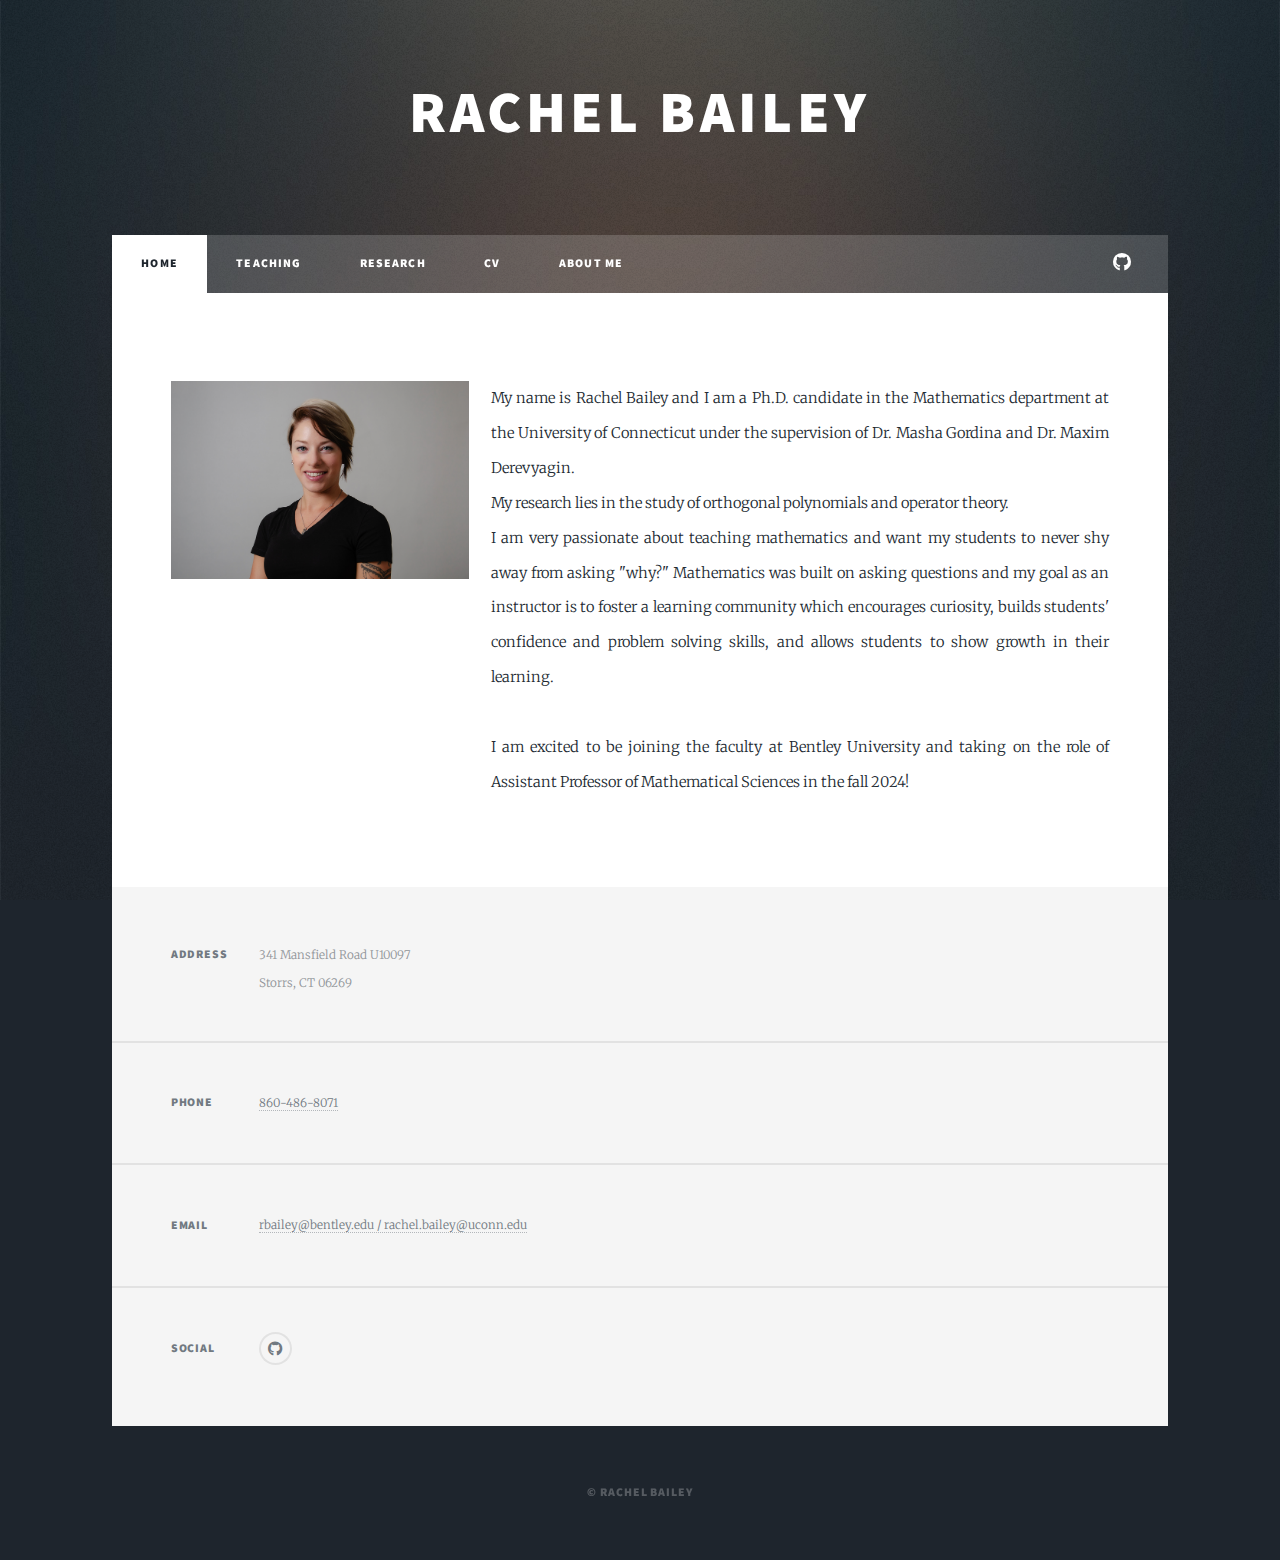
==== commit f24e4ac7: "Update index.html" ====
--- a/index.html
+++ b/index.html
@@ -83,7 +83,7 @@
 							</section>
 							<section>
 								<h3>Email</h3>
-								<p><a href="#">r.bailey@bentley.edu / rachel.bailey@uconn.edu</a></p>
+								<p><a href="#">rbailey@bentley.edu / rachel.bailey@uconn.edu</a></p>
 							</section>
 							<section>
 								<h3>Social</h3>
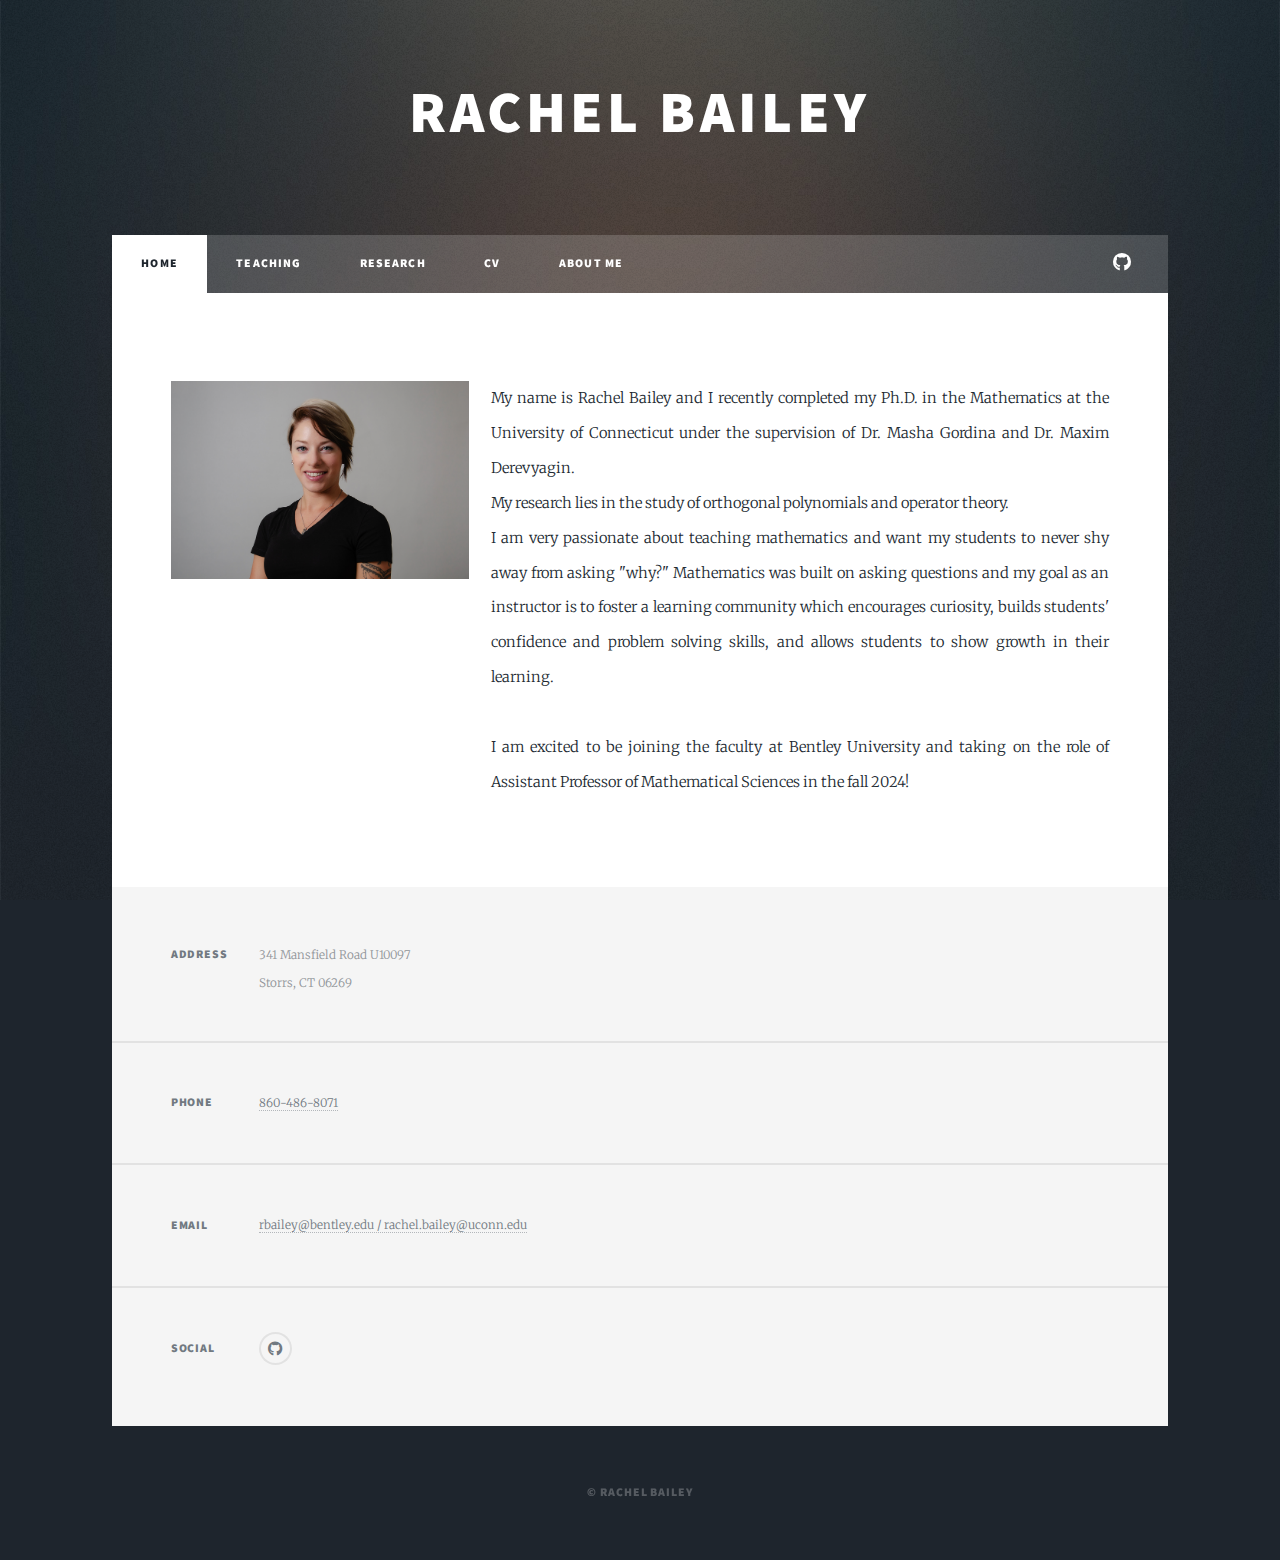
==== commit b556c266: "Update index.html" ====
--- a/index.html
+++ b/index.html
@@ -52,7 +52,7 @@
 								</div>
 
 								<div class="col-8 col-12-small">
-									<p> My name is Rachel Bailey and I am a Ph.D. candidate in the Mathematics department at the University of Connecticut under the supervision of Dr. Masha Gordina and Dr. Maxim Derevyagin.  </br>
+									<p> My name is Rachel Bailey and I recently completed my Ph.D. in the Mathematics at the University of Connecticut under the supervision of Dr. Masha Gordina and Dr. Maxim Derevyagin.  </br>
 							My research lies in the study of orthogonal polynomials and operator theory. </br>
 										I am very passionate about teaching mathematics and want my students to never shy away from asking "why?"  Mathematics was built on asking questions and my goal as an instructor is to foster a learning community which encourages curiosity, builds students' confidence and problem solving skills, and allows students to show growth in their learning.</br>
 								</br>
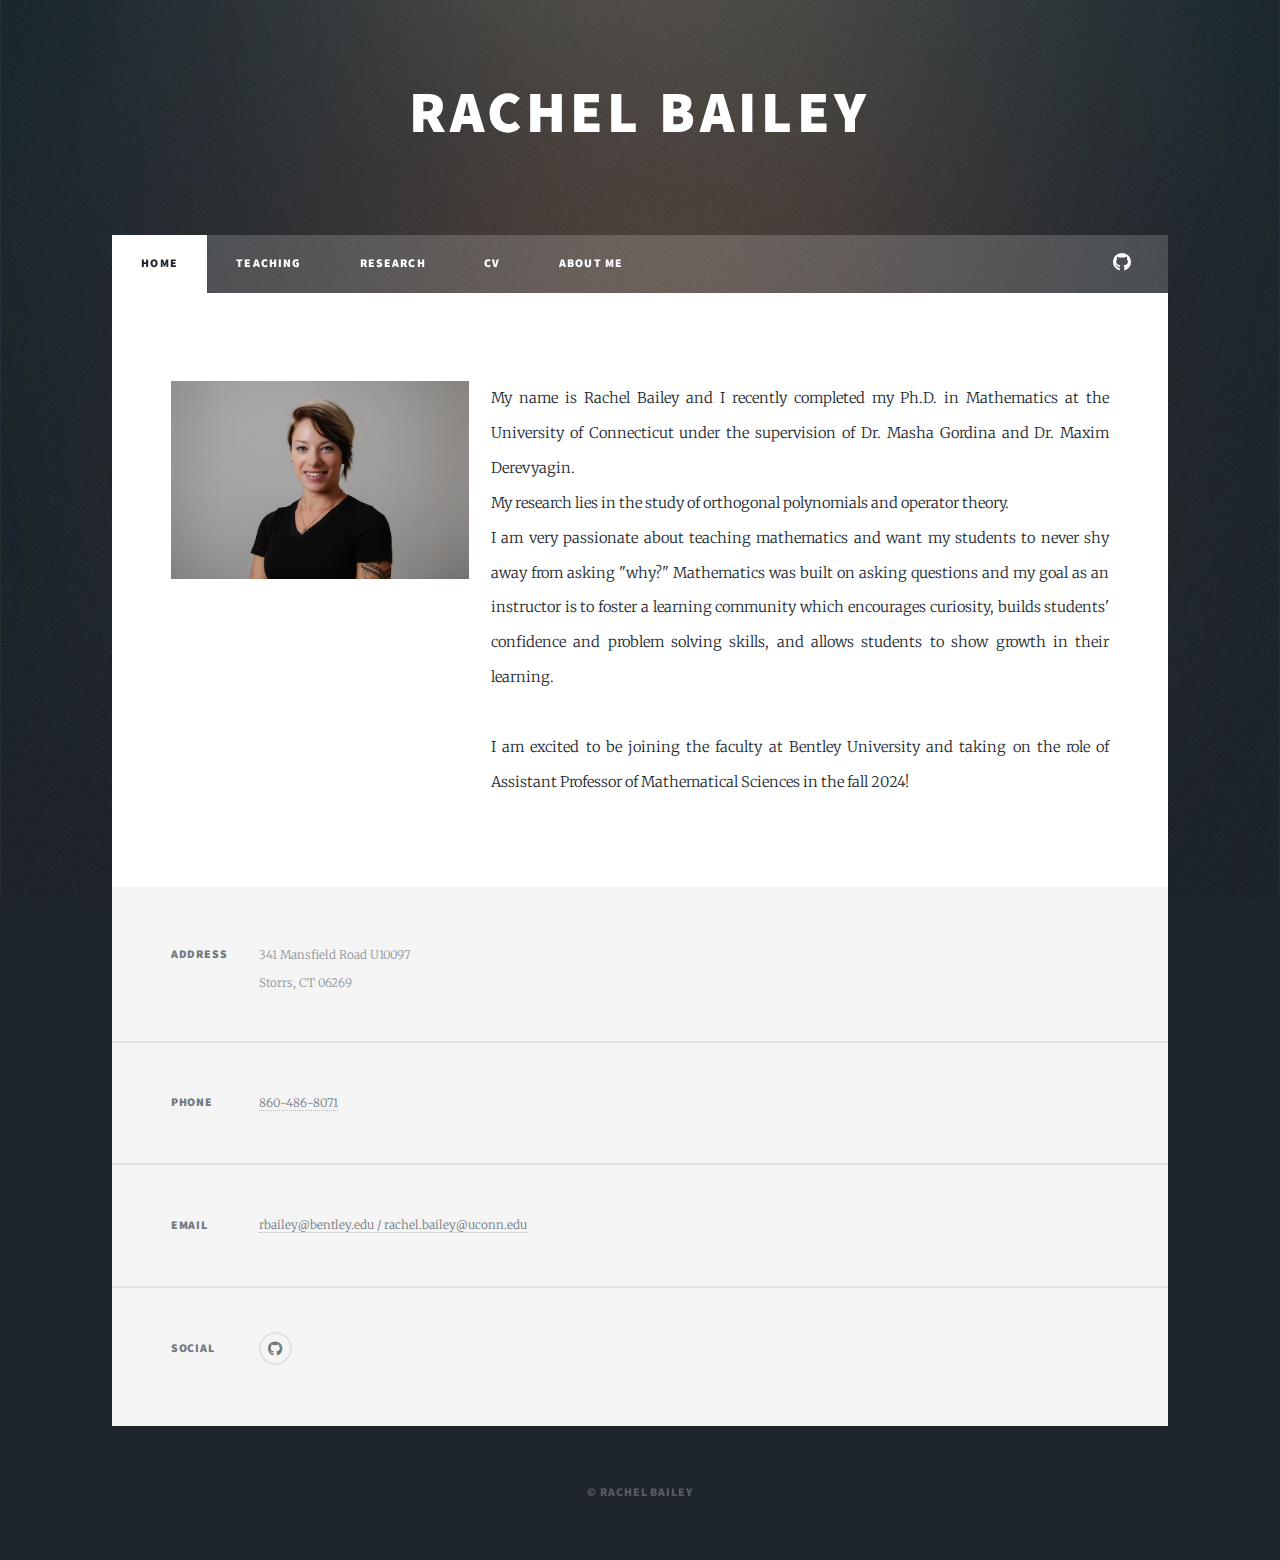
==== commit 363b8e37: "Update index.html" ====
--- a/index.html
+++ b/index.html
@@ -52,7 +52,7 @@
 								</div>
 
 								<div class="col-8 col-12-small">
-									<p> My name is Rachel Bailey and I recently completed my Ph.D. in the Mathematics at the University of Connecticut under the supervision of Dr. Masha Gordina and Dr. Maxim Derevyagin.  </br>
+									<p> My name is Rachel Bailey and I recently completed my Ph.D. in Mathematics at the University of Connecticut under the supervision of Dr. Masha Gordina and Dr. Maxim Derevyagin.  </br>
 							My research lies in the study of orthogonal polynomials and operator theory. </br>
 										I am very passionate about teaching mathematics and want my students to never shy away from asking "why?"  Mathematics was built on asking questions and my goal as an instructor is to foster a learning community which encourages curiosity, builds students' confidence and problem solving skills, and allows students to show growth in their learning.</br>
 								</br>
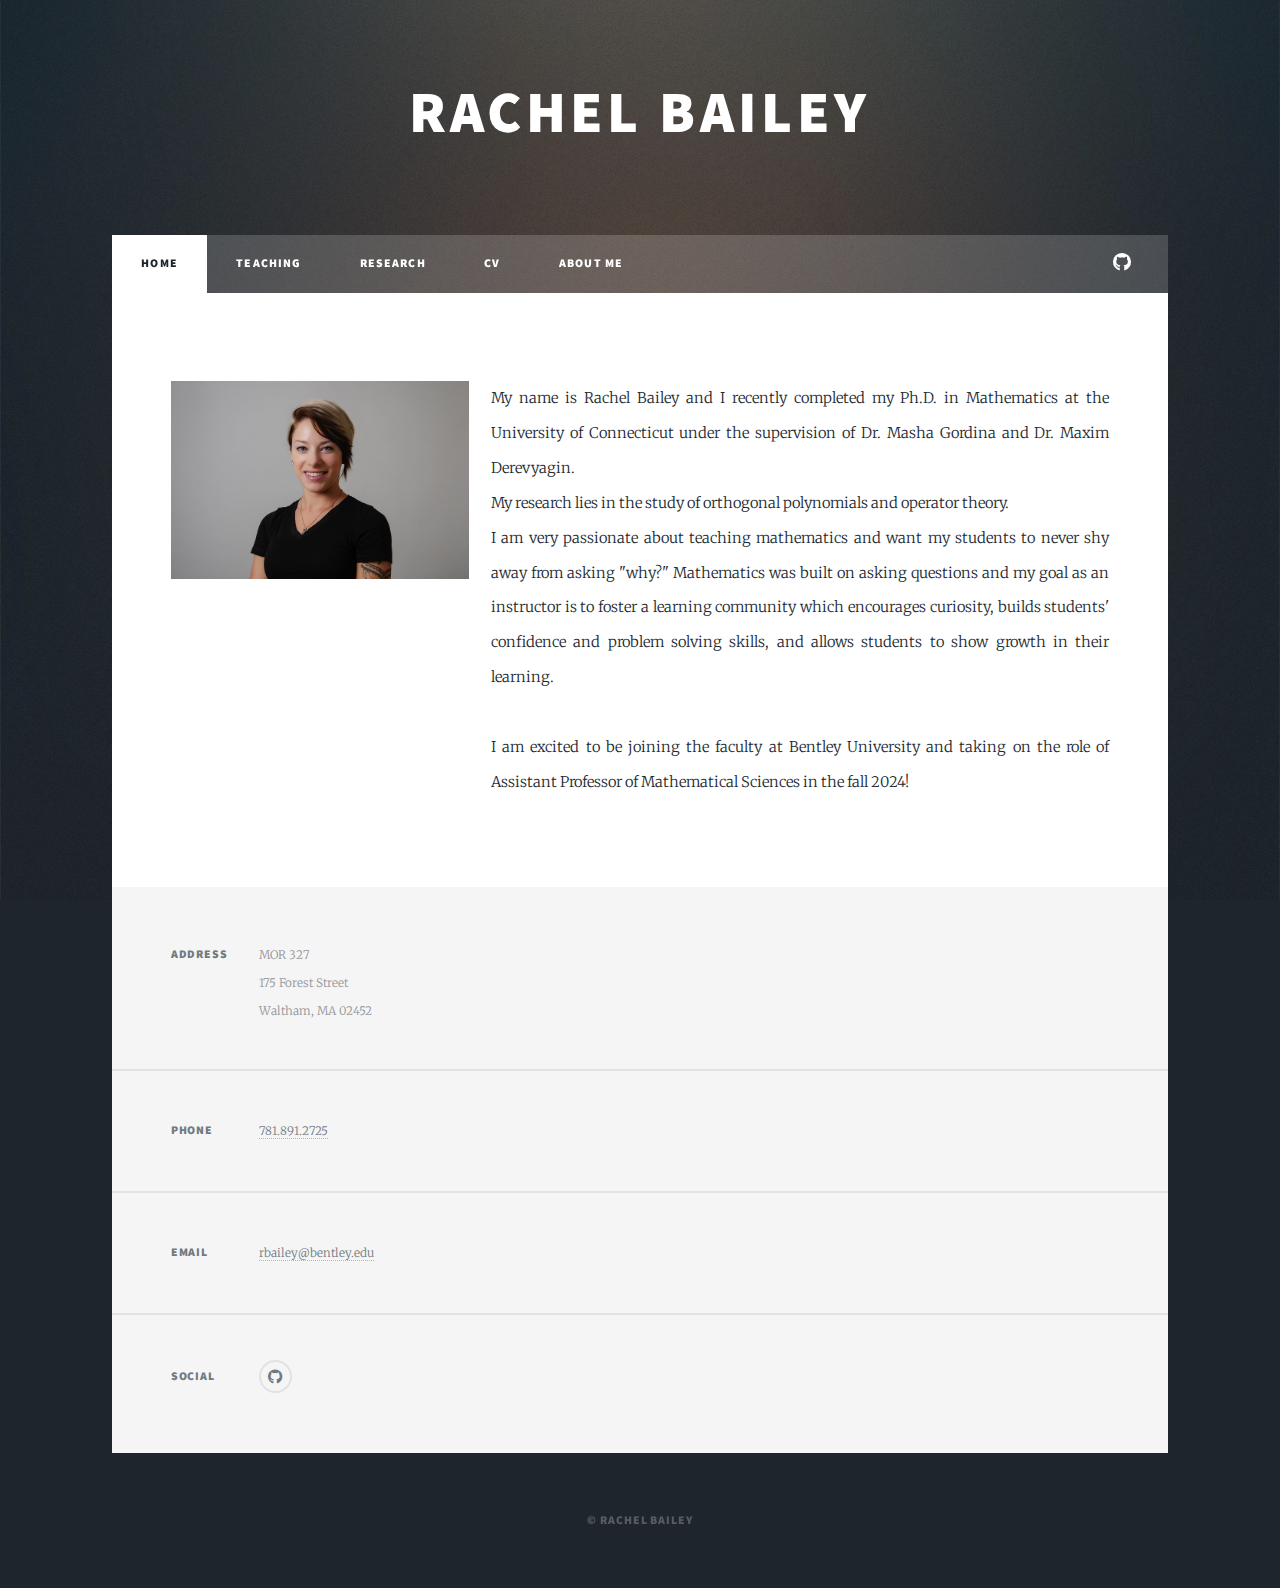
==== commit 0134d3d6: "Update index.html" ====
--- a/index.html
+++ b/index.html
@@ -74,16 +74,17 @@
 						<section class="split contact">
 							<section class="alt">
 								<h3>Address</h3>
-								<p>341 Mansfield Road U10097<br/>
-								Storrs, CT 06269</p>
+								<p>MOR 327<br/>
+								175 Forest Street<br/>
+								Waltham, MA 02452 </p>
 							</section>
 							<section>
 								<h3>Phone</h3>
-								<p><a href="#">	860-486-8071</a></p>
+								<p><a href="#">	781.891.2725</a></p>
 							</section>
 							<section>
 								<h3>Email</h3>
-								<p><a href="#">rbailey@bentley.edu / rachel.bailey@uconn.edu</a></p>
+								<p><a href="#">rbailey@bentley.edu</a></p>
 							</section>
 							<section>
 								<h3>Social</h3>
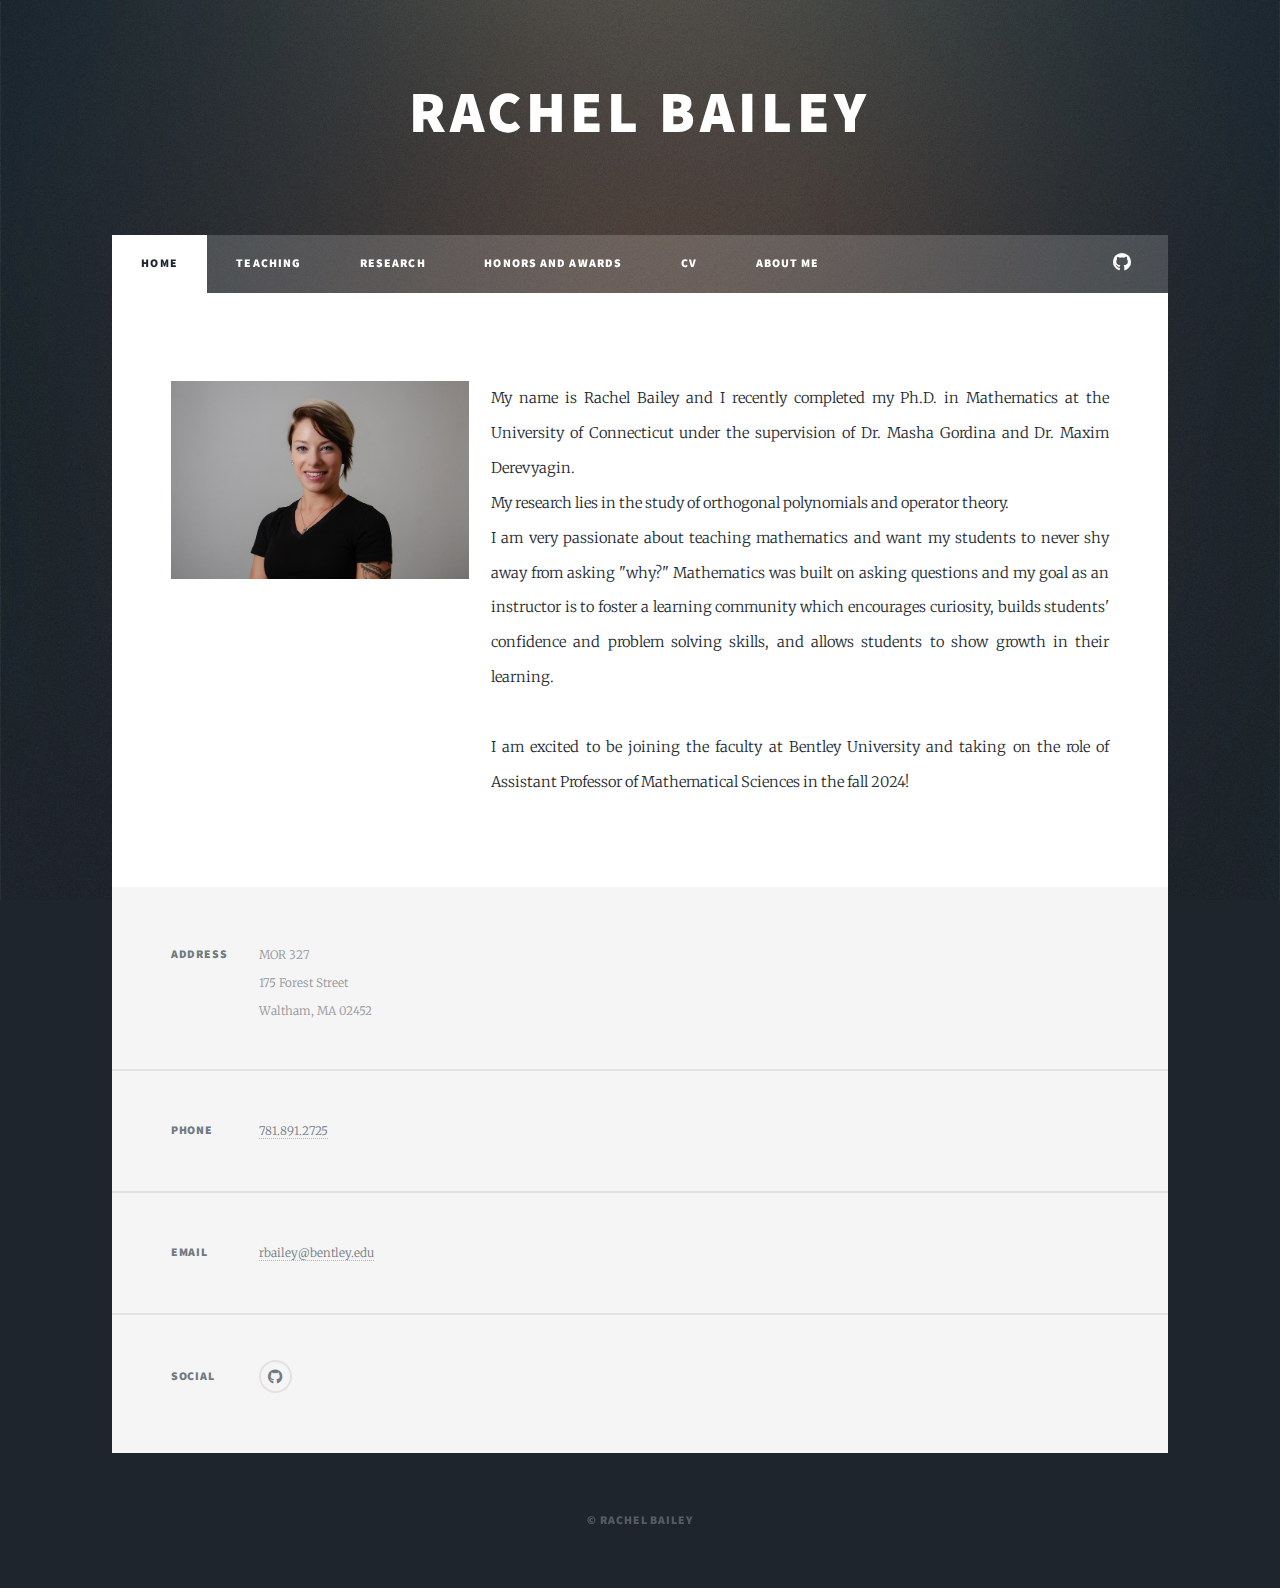
==== commit 6015967a: "Update index.html" ====
--- a/index.html
+++ b/index.html
@@ -30,6 +30,7 @@
 							<li class="active"><a href="index.html">Home</a></li>
 							<li><a href="collapse.html">Teaching</a></li>
 							<li><a href="research.html">Research</a></li>
+							<li><a href="honors.html">Honors and Awards</a></li>
 						        <li><a href="cvpdf.html">CV</a></li>
 							<li><a href="aboutme.html">About Me</a></li>
 						
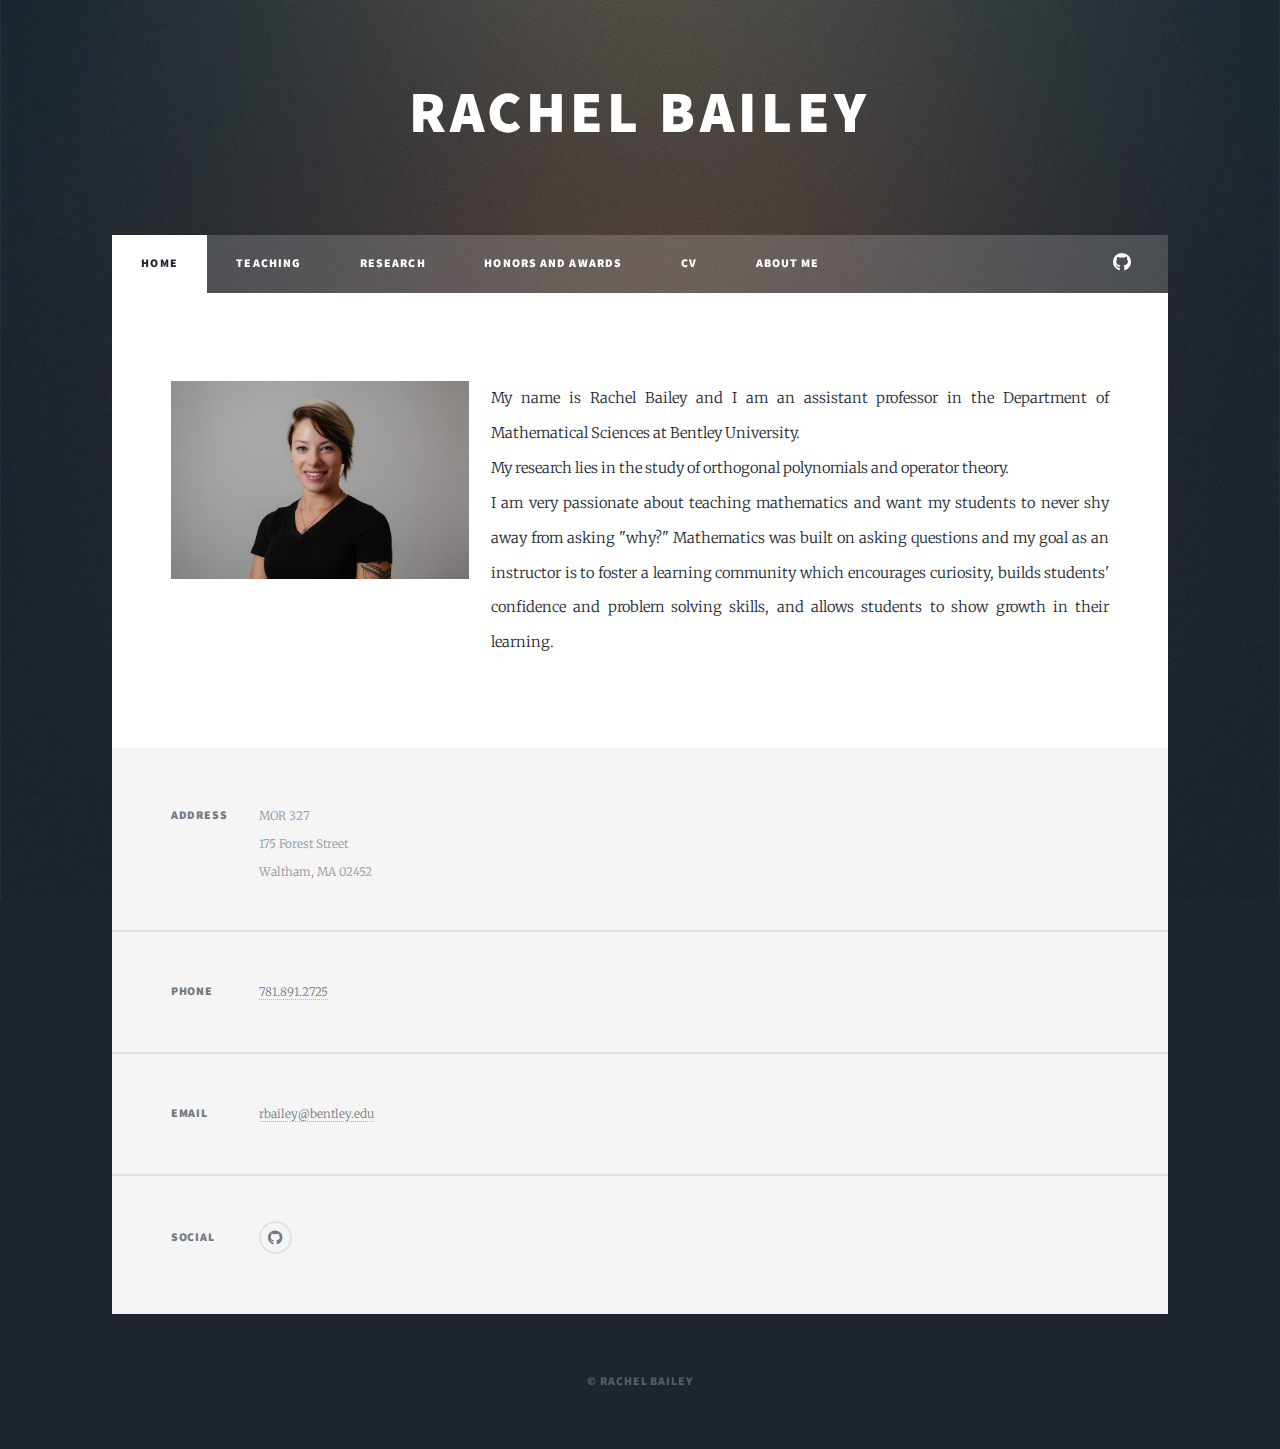
==== commit 8a6e16b1: "Update index.html" ====
--- a/index.html
+++ b/index.html
@@ -53,11 +53,11 @@
 								</div>
 
 								<div class="col-8 col-12-small">
-									<p> My name is Rachel Bailey and I recently completed my Ph.D. in Mathematics at the University of Connecticut under the supervision of Dr. Masha Gordina and Dr. Maxim Derevyagin.  </br>
+									<p> My name is Rachel Bailey and I am an assistant professor in the Department of Mathematical Sciences at Bentley University. </br>
 							My research lies in the study of orthogonal polynomials and operator theory. </br>
 										I am very passionate about teaching mathematics and want my students to never shy away from asking "why?"  Mathematics was built on asking questions and my goal as an instructor is to foster a learning community which encourages curiosity, builds students' confidence and problem solving skills, and allows students to show growth in their learning.</br>
-								</br>
-									I am excited to be joining the faculty at Bentley University and taking on the role of Assistant Professor of Mathematical Sciences in the fall 2024!
+							
+									
 		
 								</div>
 							</div>
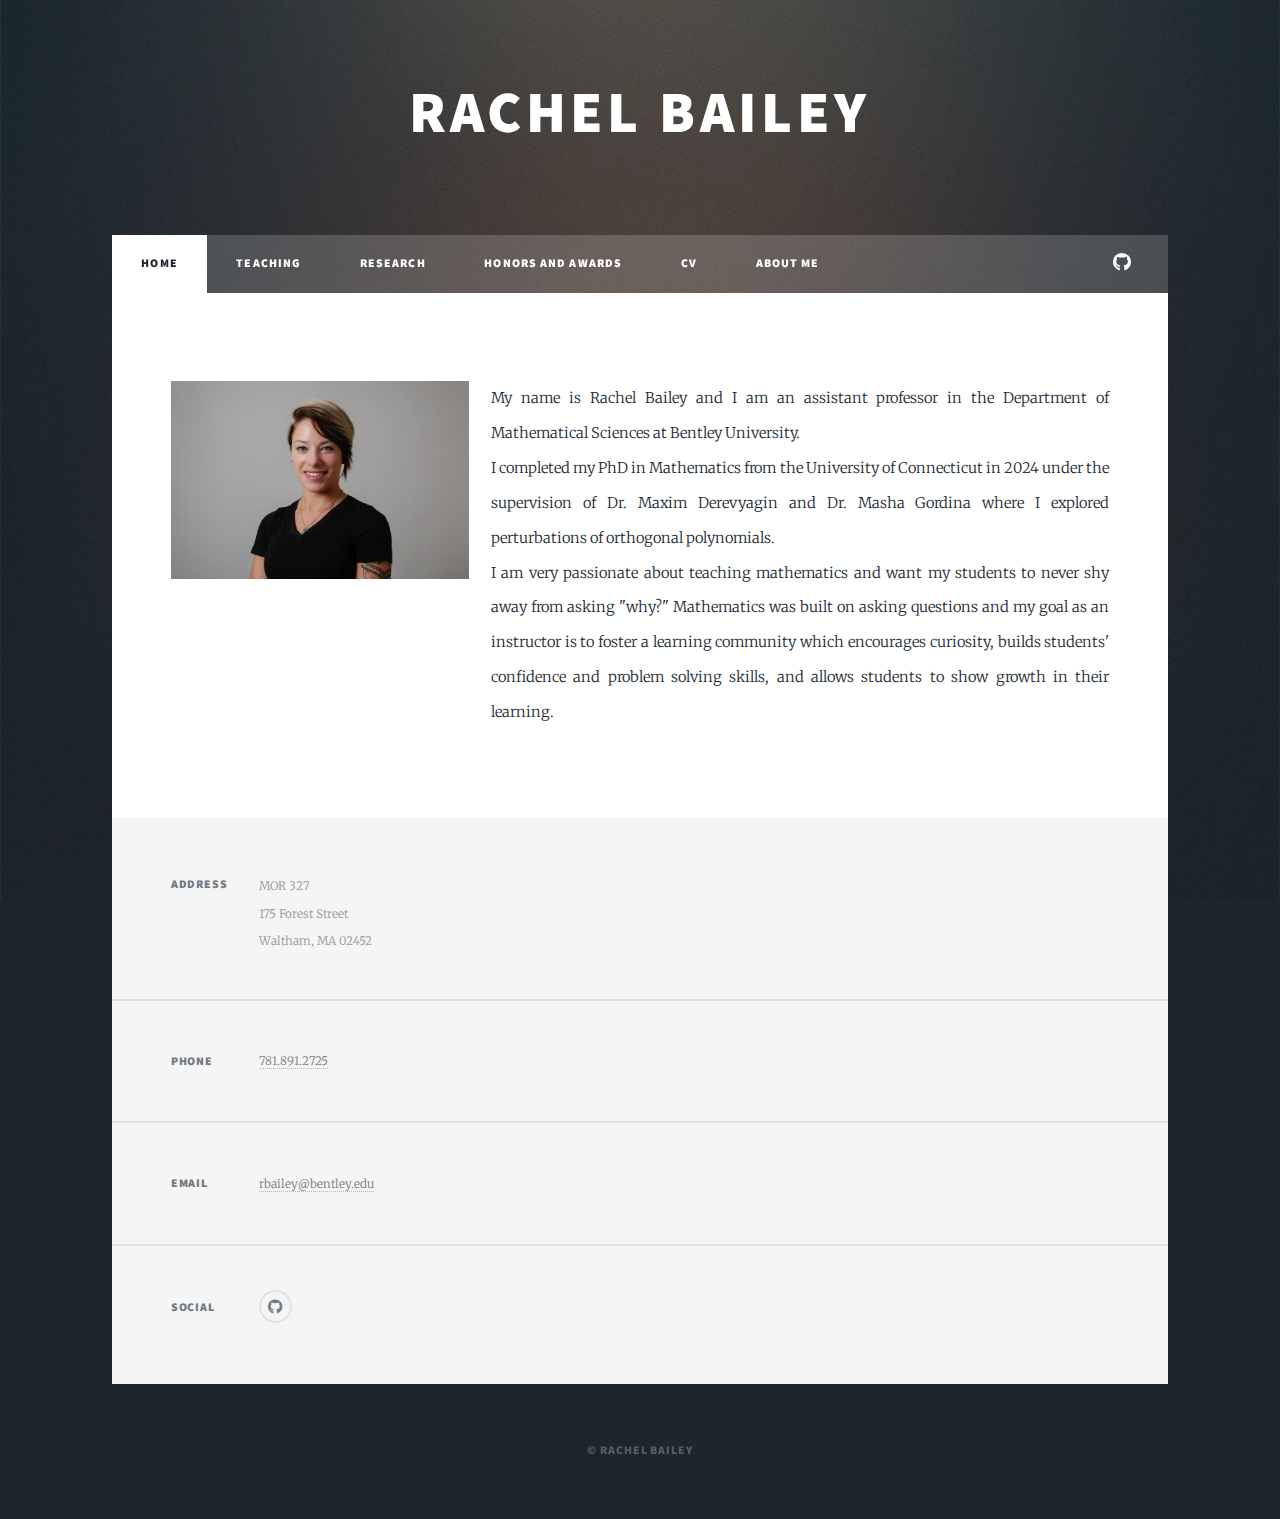
==== commit 30e78425: "Update index.html" ====
--- a/index.html
+++ b/index.html
@@ -54,7 +54,8 @@
 
 								<div class="col-8 col-12-small">
 									<p> My name is Rachel Bailey and I am an assistant professor in the Department of Mathematical Sciences at Bentley University. </br>
-							My research lies in the study of orthogonal polynomials and operator theory. </br>
+									I completed my PhD in Mathematics from the University of Connecticut in 2024 under the supervision of Dr. Maxim Derevyagin and Dr. Masha Gordina where I explored perturbations of orthogonal polynomials. </br>
+		
 										I am very passionate about teaching mathematics and want my students to never shy away from asking "why?"  Mathematics was built on asking questions and my goal as an instructor is to foster a learning community which encourages curiosity, builds students' confidence and problem solving skills, and allows students to show growth in their learning.</br>
 							
 									
